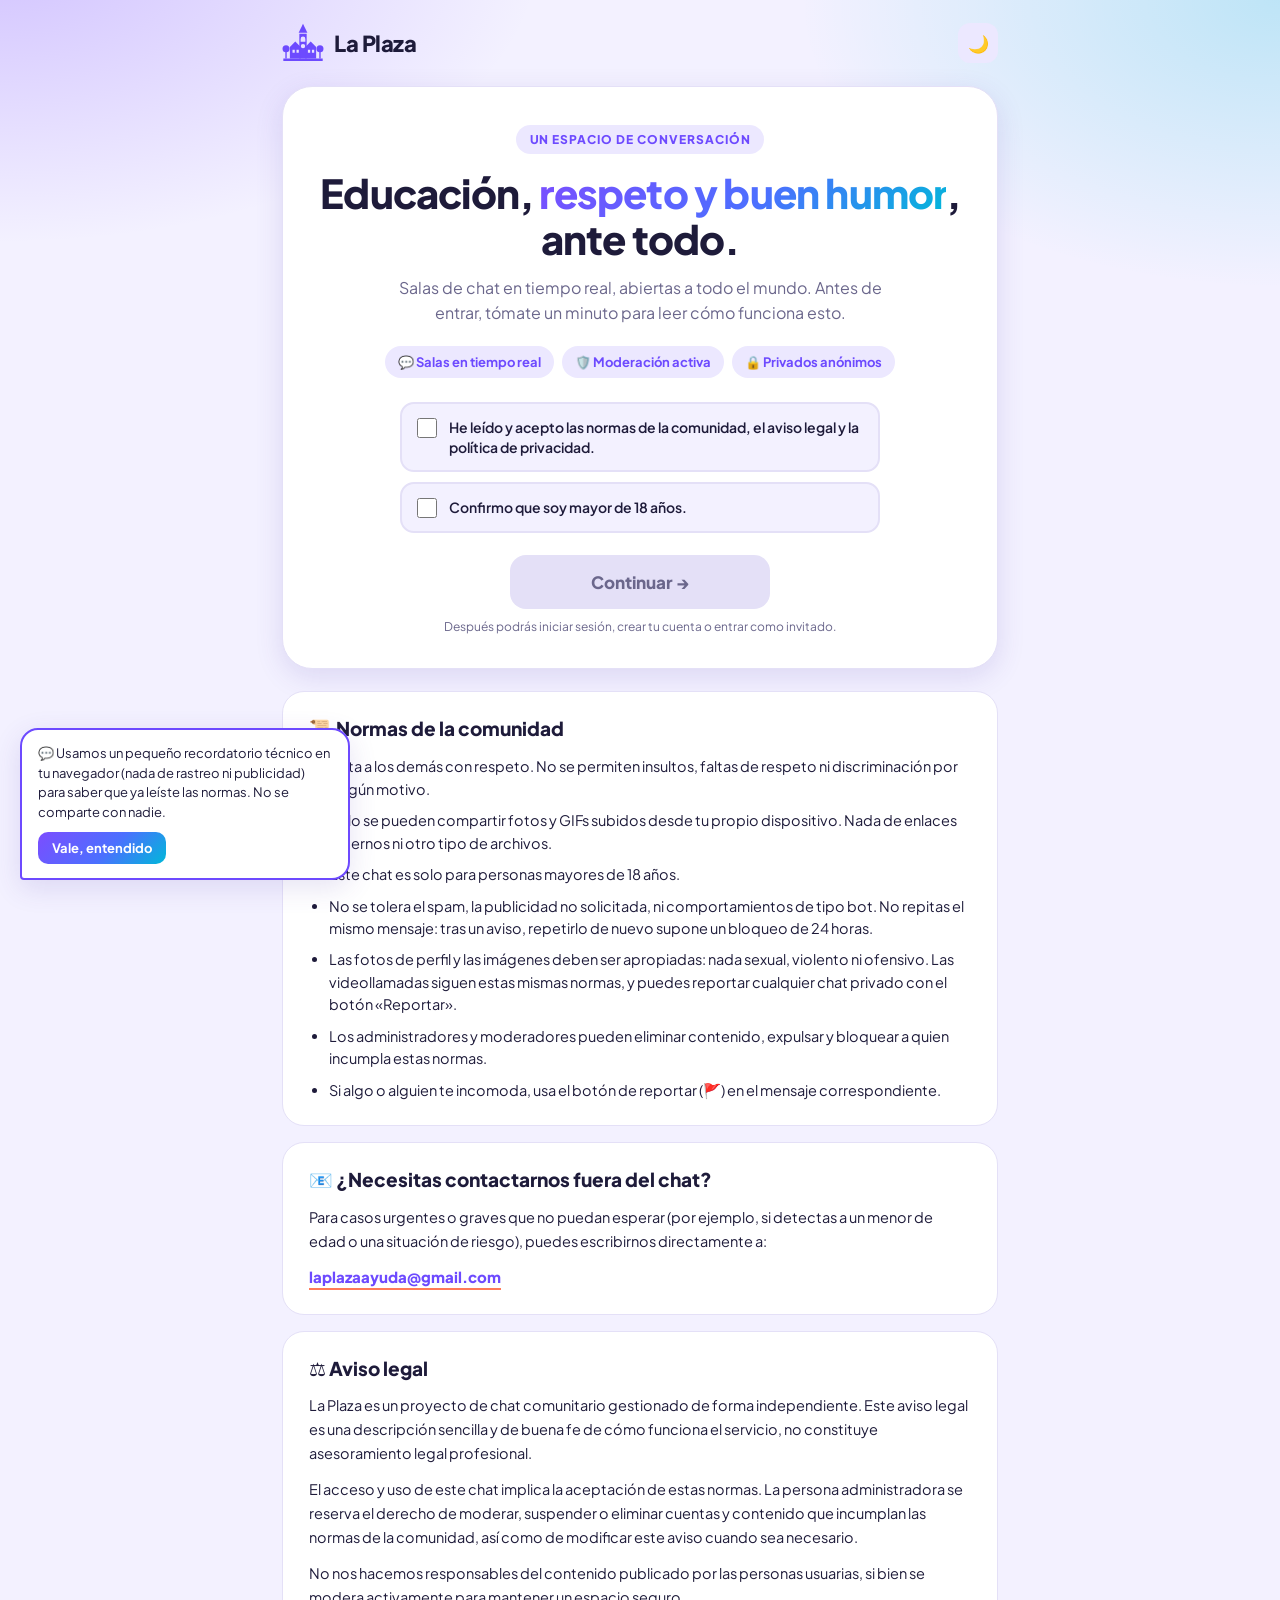
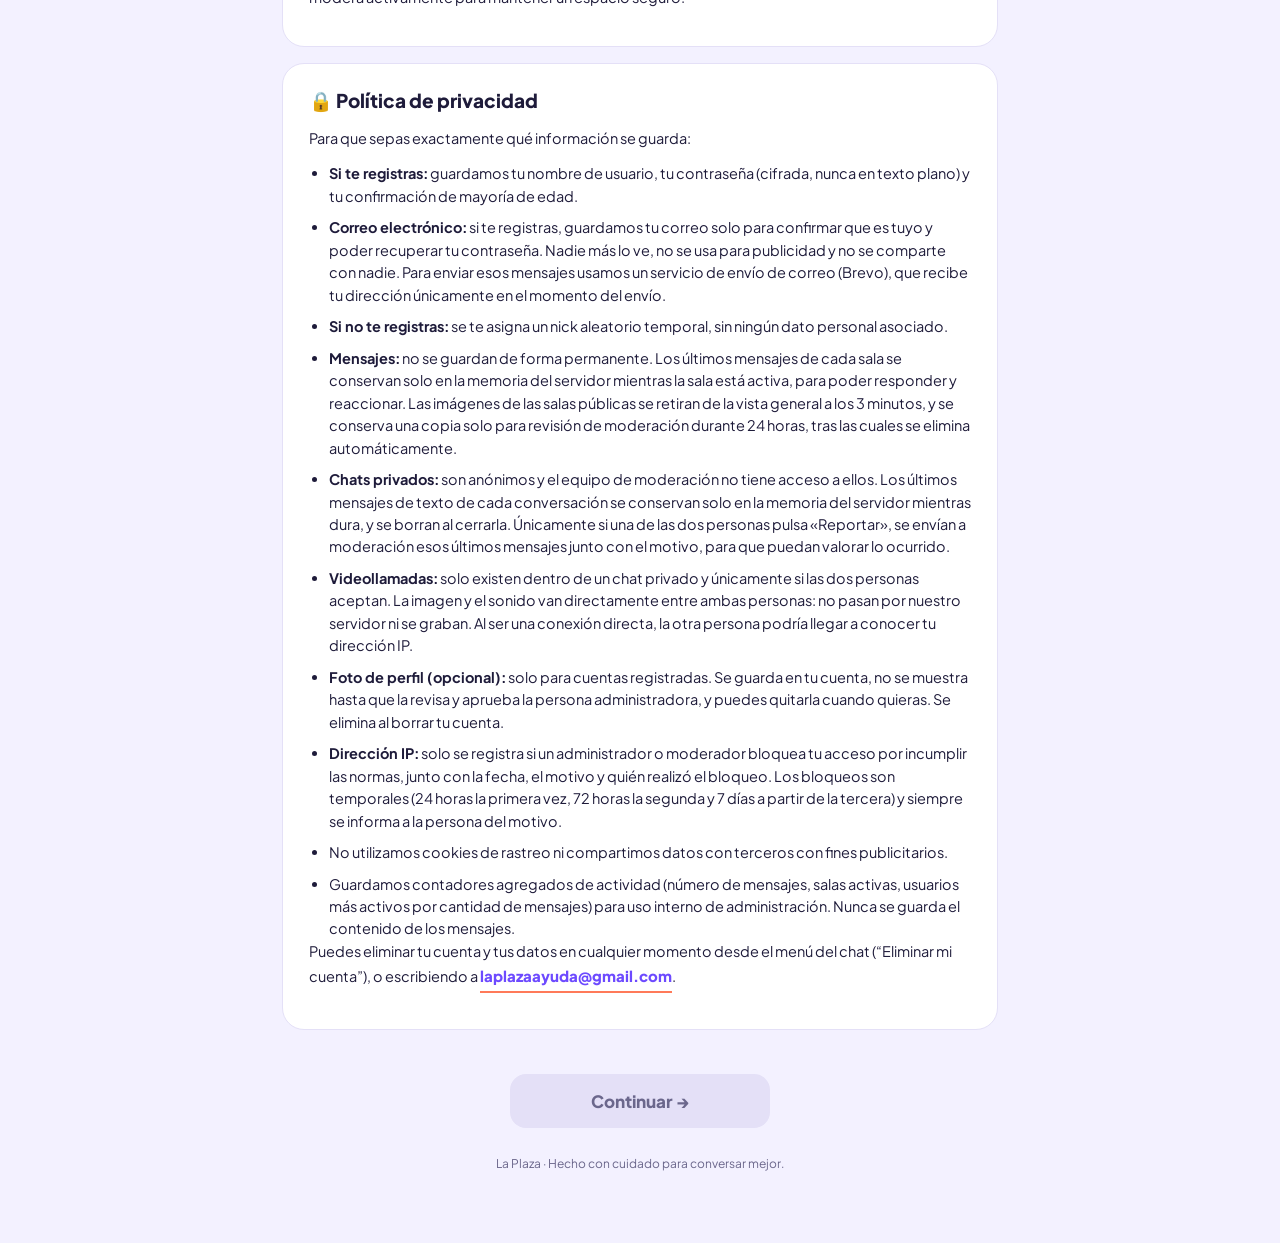
==== public/index.html @ d054d1da "Add files via upload" ====
<!DOCTYPE html>
<html lang="es">
<head>
<meta charset="UTF-8">
<meta name="viewport" content="width=device-width, initial-scale=1.0">
<title>La Plaza · Chat en español sobre educación, respeto y buen humor</title>
<meta name="description" content="La Plaza es un chat en español en tiempo real: salas abiertas, moderación activa y buen ambiente. Regístrate o entra como invitado y participa con respeto y buen humor.">
<meta name="robots" content="index, follow">
<link rel="canonical" href="https://chat-educativo-qgub.onrender.com/">

<link rel="icon" href="/favicon.svg" type="image/svg+xml">
<meta name="theme-color" content="#6D4AFF">

<!-- Open Graph (como se ve al compartir en WhatsApp, Facebook, etc.) -->
<meta property="og:type" content="website">
<meta property="og:site_name" content="La Plaza">
<meta property="og:title" content="La Plaza · Chat en español sobre educación, respeto y buen humor">
<meta property="og:description" content="Salas de chat en tiempo real, con moderación activa. Educación, respeto y buen humor, ante todo.">
<meta property="og:url" content="https://chat-educativo-qgub.onrender.com/">
<meta property="og:image" content="https://chat-educativo-qgub.onrender.com/og-image.png">
<meta property="og:image:width" content="1200">
<meta property="og:image:height" content="630">
<meta property="og:locale" content="es_ES">

<!-- Twitter / X -->
<meta name="twitter:card" content="summary_large_image">
<meta name="twitter:title" content="La Plaza · Chat en español">
<meta name="twitter:description" content="Salas de chat en tiempo real. Educación, respeto y buen humor, ante todo.">
<meta name="twitter:image" content="https://chat-educativo-qgub.onrender.com/og-image.png">

<script type="application/ld+json">
{
  "@context": "https://schema.org",
  "@type": "WebSite",
  "name": "La Plaza",
  "url": "https://chat-educativo-qgub.onrender.com/",
  "description": "Chat en español en tiempo real, con salas abiertas y moderación activa.",
  "inLanguage": "es"
}
</script>

<link rel="stylesheet" href="style.css">
<script>
  if (localStorage.getItem('tema') === 'oscuro') document.documentElement.setAttribute('data-tema', 'oscuro');
</script>
</head>
<body class="landing-body">
  <div class="landing">
    <header class="landing-cabecera">
      <div class="marca">
        <svg class="marca-icono marca-icono-portada" viewBox="0 0 48 48" fill="currentColor" fill-rule="evenodd" aria-hidden="true"><path d="M1.5 41.6h45v3H1.5z"/><path d="M24 2l5 10.2H19z"/><path d="M19.8 13.4h8.4v28.2h-8.4zM24 16.6a2.7 2.7 0 0 0-2.7 2.7v3.4h5.4v-3.4a2.7 2.7 0 0 0-2.7-2.7zM24 25a2.5 2.5 0 1 0 0 5 2.5 2.5 0 0 0 0-5z"/><path d="M9 28.6l6.2-6.2 6.2 6.2v13H9zM12 31.6h2.6v3.4H12zM16.6 31.6h2.6v3.4h-2.6z"/><path d="M26.6 28.6l6.2-6.2 6.2 6.2v13H26.6zM29.6 31.6h2.6v3.4h-2.6zM34.2 31.6h2.6v3.4h-2.6z"/><circle cx="4.6" cy="30.5" r="4"/><path d="M3.8 33h1.6v8.6H3.8z"/><circle cx="43.4" cy="30.5" r="4"/><path d="M42.6 33h1.6v8.6h-1.6z"/></svg>
        <h1>La Plaza</h1>
      </div>
      <button type="button" id="btnTema" class="btn-icono" title="Cambiar tema">🌙</button>
    </header>

    <section class="landing-hero">
      <p class="landing-eyebrow">Un espacio de conversación</p>
      <h2>Educación, <em>respeto y buen humor</em>, ante todo.</h2>
      <p class="landing-subtexto">Salas de chat en tiempo real, abiertas a todo el mundo. Antes de entrar, tómate un minuto para leer cómo funciona esto.</p>
      <div class="landing-chips">
        <span class="chip">💬 Salas en tiempo real</span>
        <span class="chip">🛡️ Moderación activa</span>
        <span class="chip">🔒 Privados anónimos</span>
      </div>
      <label class="landing-checkbox">
        <input type="checkbox" id="aceptoNormas">
        <span>He leído y acepto las normas de la comunidad, el aviso legal y la política de privacidad.</span>
      </label>
      <label class="landing-checkbox">
        <input type="checkbox" id="soyMayor">
        <span>Confirmo que soy mayor de 18 años.</span>
      </label>
      <button type="button" class="landing-btn-entrar btn-entrar-condicional" disabled>Continuar →</button>
      <p class="landing-pista">Después podrás iniciar sesión, crear tu cuenta o entrar como invitado.</p>
    </section>

    <section class="landing-seccion">
      <h3>📜 Normas de la comunidad</h3>
      <ul class="landing-lista">
        <li>Trata a los demás con respeto. No se permiten insultos, faltas de respeto ni discriminación por ningún motivo.</li>
        <li>Solo se pueden compartir fotos y GIFs subidos desde tu propio dispositivo. Nada de enlaces externos ni otro tipo de archivos.</li>
        <li>Este chat es solo para personas mayores de 18 años.</li>
        <li>No se tolera el spam, la publicidad no solicitada, ni comportamientos de tipo bot. No repitas el mismo mensaje: tras un aviso, repetirlo de nuevo supone un bloqueo de 24 horas.</li>
        <li>Las fotos de perfil y las imágenes deben ser apropiadas: nada sexual, violento ni ofensivo. Las videollamadas siguen estas mismas normas, y puedes reportar cualquier chat privado con el botón «Reportar».</li>
        <li>Los administradores y moderadores pueden eliminar contenido, expulsar y bloquear a quien incumpla estas normas.</li>
        <li>Si algo o alguien te incomoda, usa el botón de reportar (🚩) en el mensaje correspondiente.</li>
      </ul>
    </section>

    <section class="landing-seccion landing-contacto">
      <h3>📧 ¿Necesitas contactarnos fuera del chat?</h3>
      <p>Para casos urgentes o graves que no puedan esperar (por ejemplo, si detectas a un menor de edad o una situación de riesgo), puedes escribirnos directamente a:</p>
      <a href="mailto:laplazaayuda@gmail.com" class="landing-email">laplazaayuda@gmail.com</a>
    </section>

    <section class="landing-seccion">
      <h3>⚖️ Aviso legal</h3>
      <p>La Plaza es un proyecto de chat comunitario gestionado de forma independiente. Este aviso legal es una descripción sencilla y de buena fe de cómo funciona el servicio, no constituye asesoramiento legal profesional.</p>
      <p>El acceso y uso de este chat implica la aceptación de estas normas. La persona administradora se reserva el derecho de moderar, suspender o eliminar cuentas y contenido que incumplan las normas de la comunidad, así como de modificar este aviso cuando sea necesario.</p>
      <p>No nos hacemos responsables del contenido publicado por las personas usuarias, si bien se modera activamente para mantener un espacio seguro.</p>
    </section>

    <section class="landing-seccion">
      <h3>🔒 Política de privacidad</h3>
      <p>Para que sepas exactamente qué información se guarda:</p>
      <ul class="landing-lista">
        <li><strong>Si te registras:</strong> guardamos tu nombre de usuario, tu contraseña (cifrada, nunca en texto plano) y tu confirmación de mayoría de edad.</li>
        <li><strong>Correo electrónico:</strong> si te registras, guardamos tu correo solo para confirmar que es tuyo y poder recuperar tu contraseña. Nadie más lo ve, no se usa para publicidad y no se comparte con nadie. Para enviar esos mensajes usamos un servicio de envío de correo (Brevo), que recibe tu dirección únicamente en el momento del envío.</li>
        <li><strong>Si no te registras:</strong> se te asigna un nick aleatorio temporal, sin ningún dato personal asociado.</li>
        <li><strong>Mensajes:</strong> no se guardan de forma permanente. Los últimos mensajes de cada sala se conservan solo en la memoria del servidor mientras la sala está activa, para poder responder y reaccionar. Las imágenes de las salas públicas se retiran de la vista general a los 3 minutos, y se conserva una copia solo para revisión de moderación durante 24 horas, tras las cuales se elimina automáticamente.</li>
        <li><strong>Chats privados:</strong> son anónimos y el equipo de moderación no tiene acceso a ellos. Los últimos mensajes de texto de cada conversación se conservan solo en la memoria del servidor mientras dura, y se borran al cerrarla. Únicamente si una de las dos personas pulsa «Reportar», se envían a moderación esos últimos mensajes junto con el motivo, para que puedan valorar lo ocurrido.</li>
        <li><strong>Videollamadas:</strong> solo existen dentro de un chat privado y únicamente si las dos personas aceptan. La imagen y el sonido van directamente entre ambas personas: no pasan por nuestro servidor ni se graban. Al ser una conexión directa, la otra persona podría llegar a conocer tu dirección IP.</li>
        <li><strong>Foto de perfil (opcional):</strong> solo para cuentas registradas. Se guarda en tu cuenta, no se muestra hasta que la revisa y aprueba la persona administradora, y puedes quitarla cuando quieras. Se elimina al borrar tu cuenta.</li>
        <li><strong>Dirección IP:</strong> solo se registra si un administrador o moderador bloquea tu acceso por incumplir las normas, junto con la fecha, el motivo y quién realizó el bloqueo. Los bloqueos son temporales (24 horas la primera vez, 72 horas la segunda y 7 días a partir de la tercera) y siempre se informa a la persona del motivo.</li>
        <li>No utilizamos cookies de rastreo ni compartimos datos con terceros con fines publicitarios.</li>
        <li>Guardamos contadores agregados de actividad (número de mensajes, salas activas, usuarios más activos por cantidad de mensajes) para uso interno de administración. Nunca se guarda el contenido de los mensajes.</li>
      </ul>
      <p>Puedes eliminar tu cuenta y tus datos en cualquier momento desde el menú del chat (“Eliminar mi cuenta”), o escribiendo a <a href="mailto:laplazaayuda@gmail.com" class="landing-email">laplazaayuda@gmail.com</a>.</p>
    </section>

    <footer class="landing-footer">
      <button type="button" class="landing-btn-entrar landing-btn-footer btn-entrar-condicional" disabled>Continuar →</button>
      <p class="landing-copy">La Plaza · Hecho con cuidado para conversar mejor.</p>
    </footer>
  </div>

  <div id="bocadilloAviso" class="bocadillo-aviso oculto">
    <p>💬 Usamos un pequeño recordatorio técnico en tu navegador (nada de rastreo ni publicidad) para saber que ya leíste las normas. No se comparte con nadie.</p>
    <button type="button" id="btnCerrarBocadillo">Vale, entendido</button>
  </div>

  <script>
    const casillaNormas = document.getElementById('aceptoNormas');
    const casillaMayor = document.getElementById('soyMayor');

    const btnTema = document.getElementById('btnTema');
    function actualizarIconoTemaLanding() {
      btnTema.textContent = document.documentElement.getAttribute('data-tema') === 'oscuro' ? '☀️' : '🌙';
    }
    actualizarIconoTemaLanding();
    btnTema.addEventListener('click', () => {
      const esOscuroAhora = document.documentElement.getAttribute('data-tema') === 'oscuro';
      if (esOscuroAhora) {
        document.documentElement.removeAttribute('data-tema');
        localStorage.setItem('tema', 'claro');
      } else {
        document.documentElement.setAttribute('data-tema', 'oscuro');
        localStorage.setItem('tema', 'oscuro');
      }
      actualizarIconoTemaLanding();
    });
    const botonesEntrar = document.querySelectorAll('.btn-entrar-condicional');
    function actualizarBotones() {
      const listo = casillaNormas.checked && casillaMayor.checked;
      botonesEntrar.forEach(b => { b.disabled = !listo; });
    }
    casillaNormas.addEventListener('change', actualizarBotones);
    casillaMayor.addEventListener('change', actualizarBotones);
    actualizarBotones();
    botonesEntrar.forEach(b => b.addEventListener('click', () => {
      if (!b.disabled) {
        sessionStorage.setItem('normasAceptadas', '1');
        sessionStorage.setItem('mayorEdad', '1');
        window.location.href = '/chat.html';
      }
    }));

    const bocadillo = document.getElementById('bocadilloAviso');
    if (!localStorage.getItem('avisoStorageVisto')) {
      bocadillo.classList.remove('oculto');
    }
    document.getElementById('btnCerrarBocadillo').addEventListener('click', () => {
      localStorage.setItem('avisoStorageVisto', '1');
      bocadillo.classList.add('oculto');
    });
  </script>
</body>
</html>
---- public/style.css ----
@import url('https://fonts.googleapis.com/css2?family=Plus+Jakarta+Sans:wght@400;500;600;700;800&display=swap');

/* ================== VARIABLES ================== */
:root {
  --fondo: #F3F1FF;
  --fondo-chat: #F8F7FF;
  --fondo-barra: #FFFFFF;
  --panel: #FFFFFF;
  --tinta: #1E1B3A;
  --tinta-suave: #6B678C;
  --pri: #6D4AFF;
  --pri-claro: #ECE8FF;
  --acento: #FF7A59;
  --borde: #E4E0F7;
  --peligro: #E5484D;
  --ok: #16A34A;
  --degradado: linear-gradient(135deg, #7C4DFF 0%, #4C6FFF 55%, #00B8D9 100%);
  --degradado-calido: linear-gradient(135deg, #FF8A5B, #FF4F8B);
  --sombra: 0 8px 28px rgba(80, 60, 170, 0.14);
}

:root[data-tema="oscuro"] {
  --fondo: #12101F;
  --fondo-chat: #17142B;
  --fondo-barra: #1B1832;
  --panel: #221E3D;
  --tinta: #F1EEFF;
  --tinta-suave: #A29CC9;
  --pri: #A58BFF;
  --pri-claro: #2E2858;
  --borde: #332E57;
  --sombra: 0 8px 28px rgba(0, 0, 0, 0.45);
}

/* ================== BASE ================== */
* { box-sizing: border-box; }
html, body { height: 100%; }
body {
  margin: 0;
  font-family: 'Plus Jakarta Sans', system-ui, -apple-system, 'Segoe UI', sans-serif;
  background: var(--fondo);
  color: var(--tinta);
  overflow: hidden;
  -webkit-font-smoothing: antialiased;
}
button, input, textarea { font-family: inherit; }
.oculto { display: none !important; }

/* Vistas del chat: pantalla de acceso o chat */
body[data-vista="acceso"] .app,
body[data-vista="chat"] .acceso { display: none; }

/* ================== BOTONES ================== */
.btn {
  display: inline-flex;
  align-items: center;
  justify-content: center;
  gap: 8px;
  border: 0;
  border-radius: 14px;
  padding: 14px 22px;
  font-size: 15px;
  font-weight: 700;
  cursor: pointer;
  transition: transform 0.15s, box-shadow 0.15s, filter 0.15s, background 0.15s;
}
.btn:hover { transform: translateY(-1px); }
.btn:active { transform: translateY(0); }
.btn:disabled { opacity: 0.5; cursor: not-allowed; transform: none; }
.btn-ancho { width: 100%; }
.btn-primario {
  background: var(--degradado);
  color: #fff;
  box-shadow: 0 8px 20px rgba(92, 80, 255, 0.35);
}
.btn-primario:hover { filter: brightness(1.08); box-shadow: 0 12px 26px rgba(92, 80, 255, 0.45); }
.btn-fantasma { background: transparent; color: var(--tinta); border: 2px solid var(--borde); }
.btn-fantasma:hover { border-color: var(--pri); color: var(--pri); }

.btn-icono {
  width: 40px;
  height: 40px;
  border: 0;
  border-radius: 12px;
  background: var(--pri-claro);
  color: var(--pri);
  font-size: 17px;
  cursor: pointer;
  display: grid;
  place-items: center;
  transition: background 0.15s, transform 0.15s;
}
.btn-icono:hover { transform: translateY(-1px); }
.enlace {
  background: none;
  border: 0;
  padding: 0;
  color: var(--pri);
  font-weight: 700;
  font-size: inherit;
  cursor: pointer;
  text-decoration: underline;
}

/* ================== MARCA ================== */
.marca { display: flex; align-items: center; gap: 10px; }
.marca-punto {
  width: 12px; height: 12px; border-radius: 50%;
  background: var(--acento);
  box-shadow: 0 0 0 4px rgba(255, 122, 89, 0.25);
}
.marca h1 { font-size: 22px; font-weight: 800; margin: 0; letter-spacing: -0.02em; }

/* ================== PANTALLA DE ACCESO ================== */
.acceso {
  height: 100vh;
  height: 100dvh;
  overflow-y: auto;
  display: flex;
  align-items: center;
  justify-content: center;
  padding: 20px;
  background:
    radial-gradient(900px 520px at 5% -10%, rgba(124, 77, 255, 0.38), transparent 60%),
    radial-gradient(800px 520px at 105% 110%, rgba(0, 184, 217, 0.32), transparent 60%),
    radial-gradient(500px 400px at 100% 0%, rgba(255, 122, 89, 0.18), transparent 60%),
    var(--fondo);
}
.acceso-caja {
  width: 100%;
  max-width: 420px;
  margin: auto;
  background: var(--panel);
  border: 1px solid var(--borde);
  border-radius: 26px;
  padding: 30px 26px 24px;
  box-shadow: var(--sombra);
}
.acceso-logo {
  width: 64px; height: 64px;
  margin: 0 auto 14px;
  border-radius: 20px;
  background: var(--degradado);
  display: grid; place-items: center;
  font-size: 30px;
  box-shadow: 0 10px 24px rgba(92, 80, 255, 0.4);
}
.acceso-caja h2 { text-align: center; font-size: 24px; font-weight: 800; margin: 0 0 6px; letter-spacing: -0.02em; }
.acceso-sub { text-align: center; color: var(--tinta-suave); font-size: 14px; line-height: 1.5; margin: 0 0 20px; }

.segmentado {
  display: grid;
  grid-template-columns: 1fr 1fr;
  gap: 4px;
  background: var(--pri-claro);
  border-radius: 14px;
  padding: 4px;
}
.segmentado button {
  border: 0;
  background: transparent;
  padding: 11px;
  border-radius: 11px;
  font-size: 14px;
  font-weight: 700;
  color: var(--tinta-suave);
  cursor: pointer;
  transition: background 0.15s, color 0.15s;
}
.segmentado button.activo { background: var(--panel); color: var(--pri); box-shadow: 0 2px 8px rgba(80, 60, 170, 0.18); }

.campo { display: flex; flex-direction: column; gap: 6px; margin-top: 14px; }
.campo label { font-size: 13px; font-weight: 700; color: var(--tinta-suave); }
.campo input {
  width: 100%;
  padding: 13px 14px;
  border-radius: 12px;
  border: 2px solid var(--borde);
  background: var(--fondo);
  color: var(--tinta);
  font-size: 16px;
  outline: none;
  transition: border-color 0.15s, box-shadow 0.15s;
}
.campo input:focus { border-color: var(--pri); box-shadow: 0 0 0 4px rgba(109, 74, 255, 0.15); }
.campo-clave { position: relative; }
.campo-clave input { padding-right: 46px; }
.ver-clave {
  position: absolute; right: 6px; top: 50%; transform: translateY(-50%);
  border: 0; background: transparent; font-size: 18px; cursor: pointer; padding: 6px 8px;
}
.ayuda { font-size: 12px; line-height: 1.5; color: var(--tinta-suave); margin: 10px 0 0; }
.aviso-acceso { min-height: 20px; margin: 10px 0 12px; font-size: 13px; font-weight: 700; color: var(--peligro); }
.aviso-recuperar { font-size: 12px; color: var(--tinta-suave); text-align: center; margin: 12px 0 0; }
.separador { display: flex; align-items: center; gap: 12px; margin: 18px 0; color: var(--tinta-suave); font-size: 13px; }
.separador::before, .separador::after { content: ''; flex: 1; height: 1px; background: var(--borde); }
.acceso-pie { text-align: center; font-size: 12px; color: var(--tinta-suave); margin: 16px 0 0; }
.estado-conexion::before {
  content: ''; display: inline-block; width: 8px; height: 8px; border-radius: 50%;
  background: #F59E0B; margin-right: 6px; vertical-align: middle;
}
.estado-conexion.ok::before { background: #22C55E; }

/* ================== CABECERA DEL CHAT ================== */
.app { height: 100vh; height: 100dvh; display: flex; flex-direction: column; position: relative; }
.cabecera {
  position: relative;
  z-index: 30;
  display: flex;
  justify-content: space-between;
  align-items: center;
  gap: 10px;
  padding: 10px 18px;
  padding-top: max(10px, env(safe-area-inset-top));
  background: var(--degradado);
  color: #fff;
  box-shadow: 0 4px 18px rgba(80, 60, 200, 0.3);
}
.cab-izq { display: flex; align-items: center; gap: 10px; }
.marca-icono { width: 30px; height: 30px; flex-shrink: 0; }
.cabecera .marca-icono { color: #fff; filter: drop-shadow(0 2px 4px rgba(0, 0, 0, 0.18)); }
.cabecera-derecha { display: flex; align-items: center; gap: 8px; }
.cabecera .btn-icono { background: rgba(255, 255, 255, 0.2); color: #fff; }
.cabecera .btn-icono:hover { background: rgba(255, 255, 255, 0.32); }
.btn-menu-movil { display: none !important; }

.estado {
  display: flex; align-items: center; gap: 8px;
  background: rgba(255, 255, 255, 0.2);
  padding: 8px 14px;
  border-radius: 999px;
  font-size: 13px;
  font-weight: 700;
  white-space: nowrap;
}
.estado-punto { width: 9px; height: 9px; border-radius: 50%; background: #7CFFB2; animation: latido 2s infinite; }
@keyframes latido {
  0%, 100% { box-shadow: 0 0 0 0 rgba(124, 255, 178, 0.6); }
  50% { box-shadow: 0 0 0 6px rgba(124, 255, 178, 0); }
}

.usuario-envoltorio { position: relative; }
.chip-usuario {
  display: flex; align-items: center; gap: 8px;
  background: rgba(255, 255, 255, 0.2);
  border: 0; color: #fff;
  padding: 4px 12px 4px 4px;
  border-radius: 999px;
  font-weight: 700; font-size: 14px;
  cursor: pointer;
}
.chip-usuario:hover { background: rgba(255, 255, 255, 0.32); }
.chip-nick { max-width: 120px; overflow: hidden; text-overflow: ellipsis; white-space: nowrap; }
.chip-flecha { font-size: 11px; opacity: 0.8; }
.avatar {
  width: 32px; height: 32px; border-radius: 50%;
  display: grid; place-items: center;
  color: #fff; font-weight: 800; font-size: 14px;
  flex-shrink: 0;
  background: var(--pri);
}
.avatar-grande { width: 44px; height: 44px; font-size: 18px; }

.menu-usuario {
  position: absolute; top: calc(100% + 10px); right: 0;
  width: 270px;
  background: var(--panel); color: var(--tinta);
  border: 1px solid var(--borde);
  border-radius: 18px;
  box-shadow: var(--sombra);
  padding: 8px;
  z-index: 50;
}
.menu-cab { display: flex; align-items: center; gap: 12px; padding: 10px 10px 12px; border-bottom: 1px solid var(--borde); margin-bottom: 6px; }
.menu-cab strong { display: block; font-size: 15px; word-break: break-all; }
.etiqueta-rol { font-size: 12px; font-weight: 800; color: var(--acento); }
#textoConectadoComo { font-size: 12px; color: var(--tinta-suave); margin: 2px 0 0; }
.menu-item {
  display: flex; align-items: center; gap: 10px;
  width: 100%;
  border: 0; background: transparent;
  padding: 11px 12px;
  border-radius: 11px;
  font-size: 14px; font-weight: 600;
  color: var(--tinta);
  text-align: left;
  cursor: pointer;
}
.menu-item:hover { background: var(--pri-claro); }
.menu-item-peligro { color: var(--peligro); }
.solo-staff { display: none !important; }
body.es-staff .solo-staff { display: flex !important; }

/* ================== CUERPO DEL CHAT ================== */
.cuerpo { flex: 1; display: flex; gap: 14px; padding: 14px; min-height: 0; }

.barra-salas, .barra-conectados {
  flex-shrink: 0;
  background: var(--fondo-barra);
  border: 1px solid var(--borde);
  border-radius: 20px;
  box-shadow: var(--sombra);
  padding: 14px;
  display: flex;
  flex-direction: column;
  gap: 10px;
  overflow-y: auto;
  overflow-x: hidden;
}
.barra-salas { width: 260px; }
.barra-conectados { width: 220px; }

.barra-salas-cab { display: flex; justify-content: space-between; align-items: center; cursor: pointer; user-select: none; }
.barra-salas-cab p, .conectados-cab p {
  font-size: 12px; font-weight: 800; color: var(--tinta-suave);
  margin: 0; text-transform: uppercase; letter-spacing: 0.06em;
}
.flecha-desplegable { font-size: 12px; color: var(--tinta-suave); }
.conectados-cab { display: flex; justify-content: space-between; align-items: center; }
.badge-contador { background: var(--degradado); color: #fff; font-size: 12px; font-weight: 800; border-radius: 999px; padding: 3px 10px; }

.lista-salas { display: flex; flex-direction: column; gap: 8px; }
.lista-salas.plegada, .lista-usuarios-admin.plegada { display: none; }
.item-sala {
  --c: var(--pri);
  display: flex; align-items: center; gap: 8px;
  background: var(--panel);
  border: 1px solid var(--borde);
  border-left: 5px solid var(--c);
  border-radius: 14px;
  padding: 9px 10px;
  font-size: 14px; font-weight: 600;
}
.item-sala > span { flex: 1; min-width: 0; overflow: hidden; text-overflow: ellipsis; white-space: nowrap; }
.item-sala.activa { background: var(--pri-claro); border-color: var(--c); }
.item-sala small { color: var(--tinta-suave); font-weight: 500; }
.item-sala button {
  border: 0; background: var(--degradado); color: #fff;
  border-radius: 10px; padding: 7px 12px;
  font-size: 12px; font-weight: 700; cursor: pointer;
}
.item-sala button:hover { filter: brightness(1.1); }
.item-sala .btn-borrar-sala { background: transparent; color: var(--tinta-suave); padding: 6px; }
.item-sala .btn-borrar-sala:hover { color: var(--peligro); }

.form-crear-sala { display: flex; gap: 8px; width: 100%; }
.form-crear-sala input {
  flex: 1; min-width: 0;
  padding: 11px 12px;
  border-radius: 12px;
  border: 2px solid var(--borde);
  background: var(--fondo);
  color: var(--tinta);
  font-size: 16px;
  outline: none;
}
.form-crear-sala input:focus { border-color: var(--pri); }
.form-crear-sala button {
  flex-shrink: 0; border: 0;
  background: var(--degradado-calido); color: #fff;
  border-radius: 12px; padding: 0 16px;
  font-size: 20px; font-weight: 800; cursor: pointer;
  box-shadow: 0 6px 14px rgba(255, 90, 120, 0.35);
}

/* Lista de conectados */
.lista-conectados { display: flex; flex-direction: column; gap: 6px; }
.item-conectado {
  display: flex; align-items: center; gap: 8px;
  background: var(--panel);
  border: 1px solid var(--borde);
  border-radius: 12px;
  padding: 8px 10px;
  font-size: 14px; font-weight: 600;
  cursor: pointer;
}
.item-conectado:hover { border-color: var(--pri); background: var(--pri-claro); }
.punto-conexion { width: 9px; height: 9px; border-radius: 50%; flex-shrink: 0; }
.punto-conexion.online { background: #22C55E; }
.punto-conexion.offline { background: var(--peligro); }

/* ================== ZONA DE MENSAJES ================== */
.zona-chat {
  flex: 1; min-width: 0;
  display: flex; flex-direction: column;
  background: var(--panel);
  border: 1px solid var(--borde);
  border-radius: 20px;
  box-shadow: var(--sombra);
  overflow: hidden;
}
.pestañas {
  display: flex; gap: 8px;
  padding: 12px 16px;
  overflow-x: auto;
  border-bottom: 1px solid var(--borde);
  flex-shrink: 0;
}
.pestañas:empty { display: none; }
.pestaña {
  --c: var(--pri);
  border: 2px solid var(--c);
  background: transparent;
  color: var(--c);
  border-radius: 999px;
  padding: 7px 15px;
  font-size: 13px; font-weight: 700;
  white-space: nowrap;
  cursor: pointer;
  transition: transform 0.15s;
}
.pestaña:hover { transform: translateY(-1px); }
.pestaña.activa { background: var(--c); color: #fff; box-shadow: 0 6px 14px rgba(0, 0, 0, 0.18); }

.chat {
  flex: 1;
  overflow-y: auto;
  padding: 18px 20px;
  display: flex; flex-direction: column; gap: 10px;
  background: var(--fondo-chat);
}
.chat:empty { align-items: center; justify-content: center; }
.chat:empty::before {
  content: '👋 Elige una sala o crea la tuya para empezar a conversar';
  max-width: 280px; text-align: center;
  color: var(--tinta-suave); font-size: 15px; font-weight: 600; line-height: 1.5;
}

.mensaje {
  position: relative;
  max-width: 72%;
  padding: 10px 14px;
  border-radius: 18px 18px 18px 6px;
  background: var(--panel);
  border: 1px solid var(--borde);
  align-self: flex-start;
  box-shadow: 0 2px 6px rgba(80, 60, 170, 0.06);
}
.mensaje.propio {
  align-self: flex-end;
  border-radius: 18px 18px 6px 18px;
  background: var(--degradado);
  border-color: transparent;
  color: #fff;
  box-shadow: 0 6px 16px rgba(92, 80, 255, 0.3);
}
.mensaje .nick { font-weight: 800; font-size: 13px; margin-bottom: 3px; }
.mensaje.propio .nick { color: rgba(255, 255, 255, 0.92) !important; }
.mensaje .texto { font-size: 15px; line-height: 1.45; word-wrap: break-word; overflow-wrap: anywhere; }
.mensaje .hora { font-size: 11px; color: var(--tinta-suave); margin-top: 4px; }
.mensaje.propio .hora { color: rgba(255, 255, 255, 0.75); }
.mensaje.propio .imagen-eliminada { color: rgba(255, 255, 255, 0.8); }
.mensaje img.imagen-chat { max-width: 240px; max-height: 240px; border-radius: 12px; display: block; margin-top: 4px; }
.imagen-eliminada { font-size: 12px; color: var(--tinta-suave); font-style: italic; margin: 4px 0 0; }
.mensaje-silenciado { opacity: 0.7; }

.btn-reportar {
  position: absolute; top: 6px; right: 8px;
  background: transparent; border: 0;
  font-size: 12px; opacity: 0.35; cursor: pointer;
}
.btn-reportar:hover { opacity: 1; }
.btn-eliminar-msg { right: 30px; }

.sistema {
  align-self: center;
  font-size: 12px; font-weight: 600;
  color: var(--tinta-suave);
  background: var(--pri-claro);
  padding: 4px 12px;
  border-radius: 999px;
}

.mencion { background: var(--pri-claro); color: var(--pri); font-weight: 800; padding: 1px 6px; border-radius: 6px; }
.mensaje.propio .mencion { background: rgba(255, 255, 255, 0.25); color: #fff; }
.mencion-propia { background: var(--acento) !important; color: #fff !important; }

.escribiendo-aviso {
  min-height: 22px;
  padding: 4px 20px 0;
  margin: 0;
  font-size: 12px; font-weight: 600; font-style: italic;
  color: var(--pri);
  background: var(--panel);
}
.escribiendo-aviso:not(:empty)::before { content: '✏️ '; }

.bocadillo-escribiendo {
  display: inline-flex; align-items: center; gap: 2px;
  margin-left: 6px; padding: 4px 8px;
  background: var(--pri-claro); border-radius: 10px;
}
.bocadillo-escribiendo span { width: 4px; height: 4px; border-radius: 50%; background: var(--pri); animation: parpadeoPunto 1.2s infinite ease-in-out; }
.bocadillo-escribiendo span:nth-child(2) { animation-delay: 0.2s; }
.bocadillo-escribiendo span:nth-child(3) { animation-delay: 0.4s; }
@keyframes parpadeoPunto {
  0%, 60%, 100% { opacity: 0.25; transform: translateY(0); }
  30% { opacity: 1; transform: translateY(-2px); }
}

/* ================== COMPOSITOR ================== */
.compositor-envoltorio { position: relative; background: var(--panel); }
.compositor {
  display: flex; align-items: center; gap: 8px;
  padding: 10px 14px 14px;
  padding-bottom: max(14px, env(safe-area-inset-bottom));
}
.compositor input[type="text"] {
  flex: 1; min-width: 0;
  padding: 13px 18px;
  border-radius: 999px;
  border: 2px solid var(--borde);
  background: var(--fondo);
  color: var(--tinta);
  font-size: 16px;
  outline: none;
  transition: border-color 0.15s, box-shadow 0.15s;
}
.compositor input[type="text"]:focus { border-color: var(--pri); box-shadow: 0 0 0 4px rgba(109, 74, 255, 0.15); }
.btn-camara {
  flex-shrink: 0;
  width: 46px; height: 46px;
  border: 0; border-radius: 50%;
  background: var(--pri-claro);
  font-size: 21px; line-height: 1;
  cursor: pointer;
  display: grid; place-items: center;
  transition: transform 0.15s, background 0.15s;
}
.btn-camara:hover { transform: scale(1.08); background: var(--borde); }
.btn-enviar {
  flex-shrink: 0;
  border: 0; border-radius: 999px;
  padding: 0 22px; height: 46px;
  background: var(--degradado); color: #fff;
  font-size: 15px; font-weight: 800;
  cursor: pointer;
  box-shadow: 0 8px 18px rgba(92, 80, 255, 0.38);
  transition: transform 0.15s, filter 0.15s;
}
.btn-enviar:hover { transform: translateY(-1px); filter: brightness(1.08); }

.panel-emoji {
  position: absolute; bottom: 100%; left: 14px; margin-bottom: 8px;
  width: min(380px, calc(100vw - 28px));
  background: var(--panel);
  border: 1px solid var(--borde);
  border-radius: 16px;
  box-shadow: var(--sombra);
  z-index: 40;
  display: flex; flex-direction: column;
  overflow: hidden;
}
.emoji-tabs { display: flex; gap: 2px; padding: 6px; overflow-x: auto; border-bottom: 1px solid var(--borde); flex-shrink: 0; }
.emoji-tab { flex-shrink: 0; border: 0; background: transparent; font-size: 20px; padding: 6px 9px; border-radius: 10px; cursor: pointer; opacity: 0.65; }
.emoji-tab:hover { opacity: 1; background: var(--pri-claro); }
.emoji-tab.activa { opacity: 1; background: var(--pri-claro); box-shadow: inset 0 -3px 0 var(--pri); }
.emoji-rejilla { display: grid; grid-template-columns: repeat(8, 1fr); gap: 2px; padding: 8px; max-height: 240px; overflow-y: auto; }
.emoji-vacio { grid-column: 1 / -1; margin: 18px 6px; text-align: center; font-size: 13px; color: var(--tinta-suave); }
.emoji-item { border: 0; background: transparent; font-size: 24px; line-height: 1.1; padding: 6px 0; border-radius: 10px; cursor: pointer; }
.emoji-item:hover { background: var(--pri-claro); }

/* ================== CHATS PRIVADOS (pestaña arriba + conversación en el centro) ================== */
.pestaña { flex-shrink: 0; position: relative; }
.pestaña-privada { border-style: dashed; }
.pestaña-privada.activa { border-style: solid; }
.pestaña.con-nuevo { animation: pulso-privado 1.4s ease-in-out infinite; }
@keyframes pulso-privado { 50% { box-shadow: 0 0 0 4px rgba(15, 163, 177, 0.28); } }
.pestaña-aviso {
  display: inline-block; margin-left: 6px; min-width: 18px; padding: 1px 5px;
  border-radius: 999px; background: var(--peligro, #e5484d); color: #fff;
  font-size: 11px; line-height: 16px; text-align: center;
}
.barra-privado {
  display: flex; align-items: center; justify-content: space-between; gap: 8px; flex-wrap: wrap;
  padding: 8px 16px; border-bottom: 1px solid var(--borde);
  background: var(--pri-claro); flex-shrink: 0;
}
.barra-privado-titulo { font-size: 13px; font-weight: 800; color: var(--tinta); min-width: 0; overflow-wrap: anywhere; }
.barra-privado-botones { display: flex; gap: 6px; flex-wrap: wrap; }
.btn-barra-privado {
  border: 1px solid var(--borde); background: var(--panel); color: var(--tinta);
  border-radius: 999px; padding: 6px 12px; font-size: 12px; font-weight: 700; cursor: pointer; white-space: nowrap;
}
.btn-barra-privado:hover { filter: brightness(0.96); }
.btn-barra-cerrar:hover { color: var(--peligro, #e5484d); }
.item-sala .btn-fijar-sala { background: transparent; color: var(--tinta-suave); padding: 6px; opacity: 0.55; }
.item-sala .btn-fijar-sala.fijada { opacity: 1; }
.item-sala .btn-fijar-sala:hover { opacity: 1; }
.aviso-silenciado { font-size: 12px; color: var(--tinta-suave); text-align: center; padding: 20px 10px; font-style: italic; }

/* ================== PANEL DE MODERACIÓN (modal) ================== */
.panel-admin { display: flex; flex-direction: column; gap: 12px; padding: 8px 0; }
.panel-admin-subtitulo { font-size: 12px; font-weight: 700; color: var(--tinta-suave); margin: 0 0 6px; }
.panel-admin input {
  width: 100%; padding: 10px 12px;
  border-radius: 10px; border: 2px solid var(--borde);
  background: var(--fondo); color: var(--tinta); font-size: 14px; outline: none;
}
.panel-admin input:focus { border-color: var(--pri); }
.panel-admin button {
  border: 0; background: var(--degradado); color: #fff;
  border-radius: 10px; padding: 10px 14px;
  font-size: 13px; font-weight: 700; cursor: pointer;
}
.form-reset-pass { display: flex; flex-direction: column; gap: 8px; }
.form-reset-pass .form-crear-sala { flex-direction: column; }
.panel-admin .barra-salas-cab { padding: 8px 0 0; border-top: 1px solid var(--borde); }
.lista-usuarios-admin { display: flex; flex-direction: column; gap: 6px; max-height: 200px; overflow-y: auto; }
.fila-usuario-admin {
  display: flex; justify-content: space-between; align-items: center; gap: 8px;
  font-size: 13px; font-weight: 600;
  background: var(--panel); border: 1px solid var(--borde);
  border-radius: 10px; padding: 7px 10px;
}
.fila-usuario-admin button { background: #8B5CF6; padding: 5px 10px; font-size: 11px; border-radius: 8px; }
.panel-admin .btn-banear { background: #B3261E; }
.fila-baneado {
  display: flex; flex-direction: column; gap: 3px;
  font-size: 12px;
  background: var(--panel); border: 1px solid var(--borde);
  border-radius: 10px; padding: 8px 10px;
}
.fila-baneado .detalle-baneo { color: var(--tinta-suave); }
.panel-admin .fila-baneado button { align-self: flex-start; margin-top: 4px; padding: 5px 10px; font-size: 11px; border-radius: 8px; }
.mensaje-apelacion { font-size: 12px; background: var(--pri-claro); border-radius: 8px; padding: 6px 9px; margin: 4px 0 0; }
.mensaje-apelacion span { color: var(--tinta-suave); }
.stat-linea { font-size: 13px; margin: 0 0 4px; }
.stat-linea strong { color: var(--pri); }

/* ================== MODALES ================== */
.modal-fondo {
  position: fixed; inset: 0;
  background: rgba(20, 12, 60, 0.6);
  backdrop-filter: blur(3px);
  display: flex; align-items: center; justify-content: center;
  z-index: 100; padding: 20px;
}
.modal-caja {
  background: var(--fondo);
  border-radius: 24px;
  max-width: 580px; width: 100%;
  max-height: 86vh; max-height: 86dvh;
  display: flex; flex-direction: column;
  overflow: hidden;
  box-shadow: 0 20px 60px rgba(0, 0, 0, 0.35);
}
.modal-cab { display: flex; justify-content: space-between; align-items: center; padding: 16px 22px; background: var(--degradado); color: #fff; flex-shrink: 0; }
.modal-cab h2 { font-size: 19px; font-weight: 800; margin: 0; }
.modal-cerrar { border: 0; background: rgba(255, 255, 255, 0.22); color: #fff; border-radius: 10px; width: 34px; height: 34px; font-size: 15px; cursor: pointer; }
.modal-cuerpo { overflow-y: auto; padding: 6px 22px 14px; }
.modal-cuerpo .landing-seccion { background: transparent; border: 0; border-bottom: 1px solid var(--borde); border-radius: 0; box-shadow: none; padding: 18px 0; margin: 0; }
.modal-cuerpo .landing-seccion h3 { font-size: 16px; }

/* ================== PANTALLA DE USUARIO BLOQUEADO ================== */
.pantalla-baneado { min-height: 100vh; display: flex; align-items: center; justify-content: center; background: var(--fondo); padding: 20px; }
.pantalla-baneado-caja { max-width: 440px; width: 100%; background: var(--panel); border: 1px solid var(--borde); border-radius: 24px; padding: 30px; text-align: center; box-shadow: var(--sombra); }
.pantalla-baneado-caja h2 { font-size: 22px; font-weight: 800; margin: 0 0 12px; }
.pantalla-baneado-caja p { font-size: 14px; color: var(--tinta-suave); line-height: 1.5; margin: 0 0 16px; }
.pantalla-baneado-caja textarea {
  width: 100%; min-height: 96px; padding: 12px;
  border-radius: 12px; border: 2px solid var(--borde);
  background: var(--fondo); color: var(--tinta);
  font-size: 16px; resize: vertical; margin-bottom: 12px;
}
.pantalla-baneado-caja button { width: 100%; border: 0; background: var(--degradado); color: #fff; border-radius: 14px; padding: 14px; font-size: 15px; font-weight: 700; cursor: pointer; }
.pantalla-baneado-caja button:disabled { opacity: 0.5; cursor: not-allowed; }
.aviso-apelacion { font-size: 13px; margin: 10px 0 0; }

/* ================== LANDING ================== */
.landing-body {
  height: auto; min-height: 100%;
  overflow: auto;
  background:
    radial-gradient(900px 480px at 0% -5%, rgba(124, 77, 255, 0.28), transparent 60%),
    radial-gradient(800px 480px at 100% 0%, rgba(0, 184, 217, 0.22), transparent 60%),
    var(--fondo);
  background-attachment: fixed;
}
.landing { max-width: 760px; margin: 0 auto; padding: 0 22px 60px; }
.landing-cabecera { display: flex; justify-content: space-between; align-items: center; padding: 22px 0 8px; }
.landing-hero {
  text-align: center;
  padding: 38px 24px 34px;
  margin: 14px 0 22px;
  background: var(--panel);
  border: 1px solid var(--borde);
  border-radius: 30px;
  box-shadow: var(--sombra);
}
.landing-eyebrow {
  display: inline-block;
  background: var(--pri-claro); color: var(--pri);
  font-size: 12px; font-weight: 800; letter-spacing: 0.08em; text-transform: uppercase;
  padding: 7px 14px; border-radius: 999px; margin: 0 0 16px;
}
.landing-hero h2 { font-size: clamp(27px, 5.5vw, 40px); font-weight: 800; line-height: 1.15; letter-spacing: -0.02em; margin: 0 0 14px; }
.landing-hero h2 em { font-style: normal; background: var(--degradado); -webkit-background-clip: text; background-clip: text; color: transparent; }
.landing-subtexto { color: var(--tinta-suave); font-size: 16px; line-height: 1.55; max-width: 500px; margin: 0 auto 20px; }
.landing-chips { display: flex; flex-wrap: wrap; gap: 8px; justify-content: center; margin: 0 0 24px; }
.chip { background: var(--pri-claro); color: var(--pri); font-weight: 700; font-size: 13px; padding: 8px 13px; border-radius: 999px; }

.landing-checkbox {
  display: flex; align-items: flex-start; gap: 12px; text-align: left;
  max-width: 480px; margin: 0 auto 10px;
  background: var(--fondo);
  border: 2px solid var(--borde);
  border-radius: 14px;
  padding: 13px 15px;
  font-size: 14px; line-height: 1.45; font-weight: 600;
  cursor: pointer;
  transition: border-color 0.15s, background 0.15s;
}
.landing-checkbox:has(input:checked) { border-color: var(--pri); background: var(--pri-claro); }
.landing-checkbox input { width: 20px; height: 20px; flex-shrink: 0; margin: 1px 0 0; accent-color: var(--pri); cursor: pointer; }
.landing-checkbox a, .landing-checkbox .enlace { font-size: inherit; }

.landing-btn-entrar {
  display: inline-flex; align-items: center; justify-content: center;
  margin-top: 12px;
  min-width: 260px;
  background: var(--degradado); color: #fff;
  font-size: 17px; font-weight: 800;
  padding: 16px 32px; border-radius: 16px;
  border: 0; cursor: pointer;
  box-shadow: 0 10px 26px rgba(92, 80, 255, 0.4);
  transition: transform 0.15s, filter 0.15s, box-shadow 0.15s;
}
.landing-btn-entrar:hover:not(:disabled) { transform: translateY(-2px); filter: brightness(1.08); }
.landing-btn-entrar:disabled { background: var(--borde); color: var(--tinta-suave); box-shadow: none; cursor: not-allowed; }
.landing-pista { font-size: 12px; color: var(--tinta-suave); margin: 10px 0 0; }

.landing-seccion { background: var(--panel); border: 1px solid var(--borde); border-radius: 22px; padding: 24px 26px; margin-bottom: 16px; }
.landing-seccion h3 { font-size: 19px; font-weight: 800; margin: 0 0 14px; }
.landing-seccion p { font-size: 14.5px; line-height: 1.65; margin: 0 0 12px; }
.landing-lista { margin: 0; padding-left: 20px; display: flex; flex-direction: column; gap: 9px; }
.landing-lista li { font-size: 14.5px; line-height: 1.55; }
.landing-email { display: inline-block; color: var(--pri); font-weight: 800; font-size: 15px; text-decoration: none; border-bottom: 2px solid var(--acento); padding-bottom: 2px; }
.landing-footer { text-align: center; padding: 28px 0 0; }
.landing-btn-footer { margin-bottom: 16px; margin-top: 0; }
.landing-copy { font-size: 12px; color: var(--tinta-suave); }

.bocadillo-aviso {
  position: fixed; left: 20px; bottom: 20px; max-width: 330px;
  background: var(--panel);
  border: 2px solid var(--pri);
  border-radius: 18px 18px 18px 4px;
  padding: 14px 16px;
  box-shadow: var(--sombra);
  z-index: 90;
}
.bocadillo-aviso p { margin: 0 0 10px; font-size: 13px; line-height: 1.5; }
.bocadillo-aviso button { border: 0; background: var(--degradado); color: #fff; border-radius: 10px; padding: 8px 14px; font-size: 13px; font-weight: 700; cursor: pointer; }

/* ================== RESPONSIVE ================== */
.velo { display: none; }

@media (max-width: 1000px) and (min-width: 861px) {
  .barra-salas { width: 220px; }
  .barra-conectados { width: 180px; }
}

@media (max-width: 860px) {
  .cuerpo { padding: 0; gap: 0; }
  .zona-chat { border-radius: 0; border: 0; box-shadow: none; }
  .btn-menu-movil { display: grid !important; }

  /* Paneles laterales: se deslizan como cajón */
  .barra-salas, .barra-conectados {
    position: fixed; top: 0; bottom: 0;
    width: min(86vw, 320px);
    border-radius: 0;
    z-index: 70;
    padding-top: max(14px, env(safe-area-inset-top));
    transition: transform 0.25s ease;
  }
  .barra-salas { left: 0; transform: translateX(-105%); }
  .barra-conectados { right: 0; transform: translateX(105%); }
  body.drawer-salas .barra-salas, body.drawer-gente .barra-conectados { transform: none; }
  body.drawer-salas .velo, body.drawer-gente .velo { display: block; position: fixed; inset: 0; background: rgba(20, 12, 60, 0.5); z-index: 65; }

  .cabecera { padding-left: 12px; padding-right: 12px; }
  .marca h1 { font-size: 19px; }
  .chat { padding: 14px 12px; }
  .mensaje { max-width: 88%; }
  .mensaje img.imagen-chat { max-width: 100%; }
  .pestañas { padding: 10px 12px; }
  .escribiendo-aviso { padding-left: 14px; }
  .compositor { padding-left: 10px; padding-right: 10px; gap: 6px; }
  .btn-camara { width: 42px; height: 42px; font-size: 19px; }
  .btn-enviar { height: 42px; padding: 0 16px; }
  .panel-emoji { left: 8px; right: 8px; width: auto; }
  .emoji-rejilla { grid-template-columns: repeat(7, 1fr); max-height: min(240px, 34vh); }

  .barra-privado { padding: 8px 12px; }
  .btn-barra-privado { flex: 1; padding: 9px 12px; }
}

@media (max-width: 600px) {
  .landing { padding: 0 14px 40px; }
  .landing-hero { padding: 28px 16px 26px; border-radius: 24px; }
  .landing-subtexto { font-size: 14.5px; }
  .landing-btn-entrar { width: 100%; min-width: 0; }
  .landing-seccion { padding: 20px 18px; }
  .bocadillo-aviso { left: 12px; right: 12px; max-width: none; bottom: 12px; }
}

@media (max-width: 520px) {
  .chip-nick, .chip-flecha { display: none; }
  .chip-usuario { padding: 4px; }
  .estado { padding: 7px 10px; font-size: 12px; }
  .cabecera-derecha { gap: 6px; }
  .btn-icono { width: 38px; height: 38px; }
  .menu-usuario { position: fixed; top: 64px; right: 10px; left: 10px; width: auto; }
  .acceso-caja { padding: 26px 20px 20px; border-radius: 22px; }
}


/* ================== CORREO, AVISOS Y EXTRAS ================== */
.aviso-acceso.ok { color: var(--ok); }
.solo-registrado { display: none !important; }
body.es-registrado.correo-activo .solo-registrado { display: flex !important; }
.modal-estrecho { max-width: 440px; }
.modal-estrecho .modal-cuerpo { padding-bottom: 20px; }
.toast {
  position: fixed; left: 50%; bottom: 96px; transform: translateX(-50%);
  max-width: min(440px, calc(100vw - 24px));
  background: var(--degradado); color: #fff;
  padding: 12px 18px; border-radius: 14px;
  font-size: 14px; font-weight: 600; line-height: 1.4; text-align: center;
  box-shadow: var(--sombra);
  z-index: 120;
}
a.btn { text-decoration: none; }

/* ================== AJUSTES DE PANTALLA (móvil, tablet, horizontal) ================== */
.marca h1 { white-space: nowrap; }
.marca { flex-shrink: 0; }
#totalConectados[data-num]::after { content: ' en línea'; }
.cerrar-drawer { display: none; }

@media (max-width: 860px) {
  .cerrar-drawer {
    display: block; align-self: flex-end; flex-shrink: 0;
    border: 0; background: var(--pri-claro); color: var(--pri);
    font-size: 13px; font-weight: 800;
    padding: 9px 14px; border-radius: 12px; cursor: pointer;
  }
}

@media (max-width: 520px) {
  #totalConectados[data-num]::after { content: ''; }
  .estado { padding: 8px 11px; }
  .cabecera .marca-icono { display: none; }
  .cab-izq { gap: 8px; }
  .txt-enviar { display: none; }
  .btn-enviar { width: 42px; padding: 0; }
  .compositor input[type="text"] { padding: 12px 14px; }
}

@media (max-width: 380px) {
  .marca h1 { font-size: 17px; }
  .cabecera { padding-left: 8px; padding-right: 8px; gap: 6px; }
  .cabecera-derecha { gap: 5px; }
  .btn-icono { width: 36px; height: 36px; font-size: 15px; }
  .avatar { width: 30px; height: 30px; }
}

/* Móvil en horizontal: poca altura */
@media (max-height: 500px) {
  .cabecera { padding-top: max(6px, env(safe-area-inset-top)); padding-bottom: 6px; }
  .btn-icono { width: 36px; height: 36px; }
  .pestañas { padding: 6px 12px; }
  .chat { padding: 10px 14px; gap: 8px; }
  .compositor { padding-top: 6px; padding-bottom: max(8px, env(safe-area-inset-bottom)); }
  .acceso { align-items: flex-start; }
  .emoji-rejilla { max-height: min(150px, 38vh); }
  .barra-privado { padding: 4px 12px; }
  .btn-barra-privado { padding: 5px 10px; }
}

/* ================== EQUIPO DE MODERACIÓN ================== */
.fila-equipo {
  display: flex; align-items: center; gap: 8px; flex-wrap: wrap;
  font-size: 13px;
  background: var(--panel); border: 1px solid var(--borde);
  border-radius: 10px; padding: 8px 10px;
}
.equipo-nombre { font-weight: 700; }
.equipo-nombre small { color: var(--tinta-suave); font-weight: 600; }
.equipo-detalle { margin-left: auto; color: var(--tinta-suave); text-align: right; }
.equipo-alerta { color: var(--peligro); font-weight: 700; }
.punto-conexion.ausente { background: var(--tinta-suave); opacity: 0.45; }
@media (max-width: 520px) { .equipo-detalle { margin-left: 0; text-align: left; flex-basis: 100%; } }

/* Listas cortas del panel: se muestran completas, sin scroll interno */
#listaEquipo, #listaCoberturaSalas { max-height: none; overflow: visible; }

/* ================== LOTE: La Plaza, eliminar cuenta, imágenes, diagnóstico ================== */
.solo-cuenta { display: none !important; }
body.es-registrado .solo-cuenta { display: flex !important; }
.solo-admin { display: none; }
body.es-admin .solo-admin { display: block; }
.fila-checkbox { display: flex; align-items: flex-start; gap: 10px; margin-top: 14px; font-size: 13px; font-weight: 600; cursor: pointer; }
.fila-checkbox input { width: 18px; height: 18px; margin-top: 1px; accent-color: var(--peligro); flex-shrink: 0; }
.btn-peligro { background: var(--peligro); color: #fff; box-shadow: 0 8px 20px rgba(229, 72, 77, 0.3); }
.btn-peligro:hover { filter: brightness(1.08); }
.visor-imagen img { display: block; max-width: 100%; max-height: 55vh; margin: 8px auto 14px; border-radius: 12px; background: var(--fondo-chat); }
.visor-acciones { display: flex; gap: 10px; flex-wrap: wrap; }
.visor-acciones .btn { flex: 1; min-width: 150px; padding: 12px 14px; font-size: 14px; }
.btn-ver-imagen { margin-left: 8px; }
.diag { margin: 10px 0 0; padding: 12px; background: var(--fondo); border: 1px solid var(--borde); border-radius: 10px; font-size: 12px; line-height: 1.6; overflow-x: auto; white-space: pre; }
#listaImagenes { max-height: 220px; overflow-y: auto; }

/* ================== RESPONDER, REACCIONAR Y BLOQUEOS ================== */
.campo select {
  width: 100%; padding: 13px 14px;
  border-radius: 12px; border: 2px solid var(--borde);
  background: var(--fondo); color: var(--tinta);
  font-size: 16px; outline: none; cursor: pointer;
}
.campo select:focus { border-color: var(--pri); box-shadow: 0 0 0 4px rgba(109, 74, 255, 0.15); }
.motivo-bloqueo { background: var(--pri-claro); border-radius: 12px; padding: 12px 14px; color: var(--tinta) !important; text-align: left; }

/* Barra de acciones de cada mensaje (responder, reaccionar, reportar, eliminar) */
.acciones-msg {
  position: absolute; top: -14px; right: 10px;
  display: flex; align-items: center; gap: 2px;
  background: var(--panel); border: 1px solid var(--borde);
  border-radius: 999px; padding: 2px 4px;
  box-shadow: 0 4px 12px rgba(80, 60, 170, 0.18);
  opacity: 0; pointer-events: none; transition: opacity 0.12s;
  z-index: 5;
}
.mensaje:hover .acciones-msg, .mensaje.activo .acciones-msg, .mensaje:focus-within .acciones-msg { opacity: 1; pointer-events: auto; }
.btn-accion { border: 0; background: transparent; font-size: 15px; line-height: 1; padding: 5px 7px; border-radius: 999px; cursor: pointer; color: var(--tinta); }
.btn-accion:hover { background: var(--pri-claro); }
.acciones-msg .btn-reportar, .acciones-msg .btn-eliminar-msg { position: static; opacity: 0.8; padding: 5px 7px; font-size: 13px; }
.acciones-msg .btn-reportar:hover, .acciones-msg .btn-eliminar-msg:hover { opacity: 1; }

/* Cita del mensaje al que se responde */
.cita {
  display: flex; flex-direction: column; gap: 1px;
  margin: 0 0 6px; padding: 5px 9px;
  border-left: 3px solid var(--pri); background: var(--pri-claro);
  border-radius: 8px; font-size: 12px; cursor: pointer; max-width: 100%;
}
.cita span { color: var(--tinta-suave); overflow: hidden; text-overflow: ellipsis; white-space: nowrap; }
.mensaje.propio .cita { background: rgba(255, 255, 255, 0.2); border-left-color: #fff; }
.mensaje.propio .cita b, .mensaje.propio .cita span { color: #fff !important; }
.mensaje.resaltado { animation: destello 1.4s ease-out; }
@keyframes destello { 0% { box-shadow: 0 0 0 4px var(--acento); } 100% { box-shadow: 0 0 0 0 transparent; } }

/* Reacciones */
.reacciones { display: flex; flex-wrap: wrap; gap: 4px; margin-top: 6px; }
.chip-reaccion {
  border: 1px solid var(--borde); background: var(--panel); color: var(--tinta);
  border-radius: 999px; padding: 2px 9px; font-size: 12px; font-weight: 700; cursor: pointer;
}
.chip-reaccion.mia { border-color: var(--pri); background: var(--pri-claro); color: var(--pri); }
.mensaje.propio .chip-reaccion { background: rgba(255, 255, 255, 0.2); border-color: rgba(255, 255, 255, 0.5); color: #fff; }
.mensaje.propio .chip-reaccion.mia { background: #fff; color: var(--pri); }
.selector-reaccion {
  position: fixed; z-index: 110;
  display: flex; gap: 2px;
  background: var(--panel); border: 1px solid var(--borde);
  border-radius: 999px; padding: 4px 6px; box-shadow: var(--sombra);
}
.emoji-reaccion { border: 0; background: transparent; font-size: 24px; line-height: 1; padding: 6px 7px; border-radius: 999px; cursor: pointer; transition: transform 0.1s; }
.emoji-reaccion:hover { transform: scale(1.25); background: var(--pri-claro); }

/* Barra "Respondiendo a…" encima del cuadro de escribir */
.barra-respuesta {
  display: flex; align-items: center; gap: 8px;
  padding: 8px 14px; background: var(--pri-claro);
  border-top: 1px solid var(--borde); font-size: 13px; font-weight: 600;
}
.barra-resp-txt { flex: 1; min-width: 0; overflow: hidden; text-overflow: ellipsis; white-space: nowrap; }
.barra-respuesta button { border: 0; background: transparent; font-size: 16px; cursor: pointer; color: var(--tinta-suave); padding: 4px 8px; }

/* La barra de acciones queda por encima de la burbuja y no tapa el nombre */
.acciones-msg { top: -30px; }
.chat { padding-top: 32px; }
@media (max-width: 860px) { .chat { padding-top: 30px; } }

/* Las ventanas que se abren desde el panel de moderación deben quedar por encima de él */
#modalBloqueo, #modalImagen { z-index: 105; }
#bloqueoPrevia { margin-bottom: 14px; font-weight: 700; color: var(--tinta); }


/* ================== ICONO DE LA PLAZA, VENTANAS PROPIAS Y FOTOS DE PERFIL ================== */
.modal-dialogo { z-index: 300; }
.dialogo-cuerpo { padding: 18px 22px 22px; }
.dialogo-texto { margin: 0 0 14px; font-size: 15px; line-height: 1.5; color: var(--tinta); white-space: pre-line; overflow-wrap: anywhere; }
.dialogo-input {
  width: 100%; padding: 12px 14px; border-radius: 14px; border: 2px solid var(--borde);
  background: var(--panel); color: var(--tinta); font-size: 16px; outline: none; margin-bottom: 14px;
}
.dialogo-input:focus { border-color: var(--pri); }
.dialogo-botones { display: flex; gap: 10px; justify-content: flex-end; flex-wrap: wrap; }
.dialogo-botones .btn { min-width: 110px; }
.btn-peligro { background: var(--peligro, #e5484d) !important; color: #fff !important; }
.foto-cuerpo { display: flex; flex-direction: column; align-items: center; gap: 6px; padding-top: 18px; padding-bottom: 22px; }
.foto-cuerpo .ayuda { text-align: center; margin: 4px 0; }
.foto-preview {
  width: 120px; height: 120px; border-radius: 50%; display: flex; align-items: center; justify-content: center;
  color: #fff; font-size: 48px; font-weight: 800; box-shadow: var(--sombra); border: 3px solid var(--panel);
}
.foto-botones { justify-content: center; margin-top: 8px; }
.mini-avatar { width: 22px; height: 22px; border-radius: 50%; object-fit: cover; vertical-align: middle; margin-right: 6px; border: 1px solid var(--borde); background: var(--panel); }
.item-conectado .mini-avatar { width: 20px; height: 20px; margin: 0 6px 0 0; }
.fila-foto { display: flex; gap: 12px; align-items: center; padding: 8px 0; border-bottom: 1px solid var(--borde); }
.foto-pendiente { width: 84px; height: 84px; border-radius: 14px; object-fit: cover; flex-shrink: 0; border: 1px solid var(--borde); }
.fila-foto-info { display: flex; flex-direction: column; gap: 4px; min-width: 0; }
.fila-foto-info small { color: var(--tinta-suave); }
.fila-foto-botones { display: flex; gap: 6px; flex-wrap: wrap; }
.fila-foto-botones button { border: 1px solid var(--borde); background: var(--panel); color: var(--tinta); border-radius: 999px; padding: 6px 12px; font-size: 12px; font-weight: 700; cursor: pointer; }
@media (max-width: 520px) {
  .dialogo-botones { flex-direction: column-reverse; }
  .dialogo-botones .btn { width: 100%; }
}


/* ================== PASTILLAS DE BLOQUEO ================== */
.pastillas { display: flex; gap: 8px; flex-wrap: wrap; }
.pastilla {
  flex: 1 1 0; min-width: 96px; padding: 12px 14px; border-radius: 999px; cursor: pointer;
  border: 2px solid var(--borde); background: var(--panel); color: var(--tinta);
  font-size: 14px; font-weight: 800; white-space: nowrap; transition: transform 0.1s, border-color 0.15s;
}
.pastilla:hover { border-color: var(--pri); }
.pastilla:active { transform: scale(0.97); }
.pastilla.activa { background: var(--degradado); color: #fff; border-color: transparent; box-shadow: 0 6px 16px rgba(92, 80, 255, 0.35); }

/* ================== VIDEOLLAMADA EN PRIVADOS ================== */
.barra-privado-texto { display: flex; flex-direction: column; gap: 2px; min-width: 0; }
.barra-privado-ayuda { font-size: 11px; color: var(--tinta-suave); }
.btn-barra-llamada { background: var(--degradado); color: #fff; border-color: transparent; }
.btn-barra-llamada:disabled { opacity: 0.5; cursor: not-allowed; filter: grayscale(0.4); }
.btn-barra-aceptar { background: #2f9e44; color: #fff; border-color: transparent; }
.invitacion-llamada {
  display: flex; align-items: center; justify-content: space-between; gap: 10px; flex-wrap: wrap;
  padding: 10px 16px; background: #fff7e0; color: #5a4300; border-bottom: 1px solid var(--borde);
  font-size: 13px; font-weight: 700; flex-shrink: 0;
}
html[data-tema="oscuro"] .invitacion-llamada { background: #3a2f10; color: #ffe9a8; }
.panel-llamada { background: #0b0b14; flex-shrink: 0; display: flex; flex-direction: column; }
.llamada-videos { position: relative; height: clamp(190px, 42dvh, 460px); height: clamp(190px, 42vh, 460px); }
@supports (height: 1dvh) { .llamada-videos { height: clamp(190px, 42dvh, 460px); } }
#videoRemoto { width: 100%; height: 100%; object-fit: contain; background: #0b0b14; display: block; }
#videoLocal {
  position: absolute; right: 10px; bottom: 10px; width: min(28%, 150px); aspect-ratio: 4 / 3;
  object-fit: cover; border-radius: 12px; border: 2px solid rgba(255, 255, 255, 0.85);
  background: #222; transform: scaleX(-1); box-shadow: 0 4px 14px rgba(0, 0, 0, 0.45);
}
.llamada-estado {
  position: absolute; inset: 0; display: flex; align-items: center; justify-content: center;
  color: #fff; font-weight: 700; font-size: 15px; background: rgba(11, 11, 20, 0.55); pointer-events: none;
}
.llamada-controles { display: flex; justify-content: center; gap: 14px; padding: 10px; background: #14142a; }
.llamada-btn {
  width: 48px; height: 48px; border-radius: 50%; border: 0; cursor: pointer; font-size: 21px;
  background: rgba(255, 255, 255, 0.16); color: #fff; display: flex; align-items: center; justify-content: center;
}
.llamada-btn:hover { background: rgba(255, 255, 255, 0.28); }
.llamada-btn.apagado { background: #e5484d; }
.llamada-colgar { background: #e5484d; transform: rotate(135deg); }
.llamada-colgar:hover { background: #cf3338; }
@media (max-width: 520px) {
  .invitacion-llamada { padding: 10px 12px; }
  .invitacion-llamada .barra-privado-botones { width: 100%; }
  .invitacion-llamada .btn-barra-privado { flex: 1; }
  #videoLocal { width: 32%; }
}
@media (max-height: 480px) {
  .llamada-videos { height: clamp(90px, 32dvh, 200px); }
  .llamada-btn { width: 40px; height: 40px; font-size: 18px; }
  .llamada-controles { padding: 6px; }
  .barra-privado-ayuda { display: none; }
}

#modalBloqueo { z-index: 150; } /* por encima del visor de imágenes desde el que se abre */


/* ================== ICONO DE PLAZA DE PUEBLO (iglesia, casas y árboles) ================== */
.icono-plaza { width: 1.45em; height: 1.45em; vertical-align: -0.38em; color: var(--pri); }
.marca-icono-portada { color: var(--pri); filter: none; width: 42px; height: 42px; }
.acceso-logo .acceso-icono { width: 62%; height: 62%; color: #fff; }
.fila-sala-panel { border-bottom: 1px solid var(--borde); padding-bottom: 6px; margin-bottom: 4px; }
.chips-personas { display: flex; flex-wrap: wrap; gap: 6px; padding: 2px 0 4px; }
.chip-persona { background: var(--panel); border: 1px solid var(--borde); border-radius: 999px; padding: 3px 10px; font-size: 12px; font-weight: 700; color: var(--tinta); }
.chip-staff { background: var(--pri-claro); border-color: var(--pri); }


/* ================== MENCIONES (@nick) ================== */
.mensaje-mencionado { border-color: var(--acento); box-shadow: 0 0 0 2px rgba(255, 122, 89, 0.35), 0 4px 12px rgba(255, 122, 89, 0.18); background: #fff4ef; }
html[data-tema="oscuro"] .mensaje-mencionado { background: #3b2a27; }
.pestaña-aviso-mencion { background: var(--acento); }
.panel-menciones {
  position: absolute; left: 14px; right: 14px; bottom: 100%; margin-bottom: 4px; z-index: 20;
  background: var(--panel); border: 1px solid var(--borde); border-radius: 16px; overflow: hidden;
  box-shadow: 0 -6px 24px rgba(80, 60, 170, 0.18); max-width: 360px;
}
.opcion-mencion {
  display: flex; align-items: center; gap: 4px; width: 100%; padding: 11px 14px; border: 0; background: transparent;
  font-size: 15px; font-weight: 700; text-align: left; cursor: pointer; color: var(--tinta);
}
.opcion-mencion:hover, .opcion-mencion.activa { background: var(--pri-claro); }


/* ================== AVISO DE CONEXIÓN ================== */
.banner-conexion {
  position: fixed; top: env(safe-area-inset-top, 0px); left: 50%; transform: translateX(-50%); z-index: 400;
  background: #fff3cd; color: #5a4300; border: 1px solid #f0d78a; border-radius: 0 0 14px 14px;
  padding: 8px 16px; font-size: 13px; font-weight: 800; box-shadow: 0 6px 18px rgba(0, 0, 0, 0.18); max-width: 94vw; text-align: center;
}
html[data-tema="oscuro"] .banner-conexion { background: #3a2f10; color: #ffe9a8; border-color: #6b5718; }
select.dialogo-input { appearance: auto; cursor: pointer; }
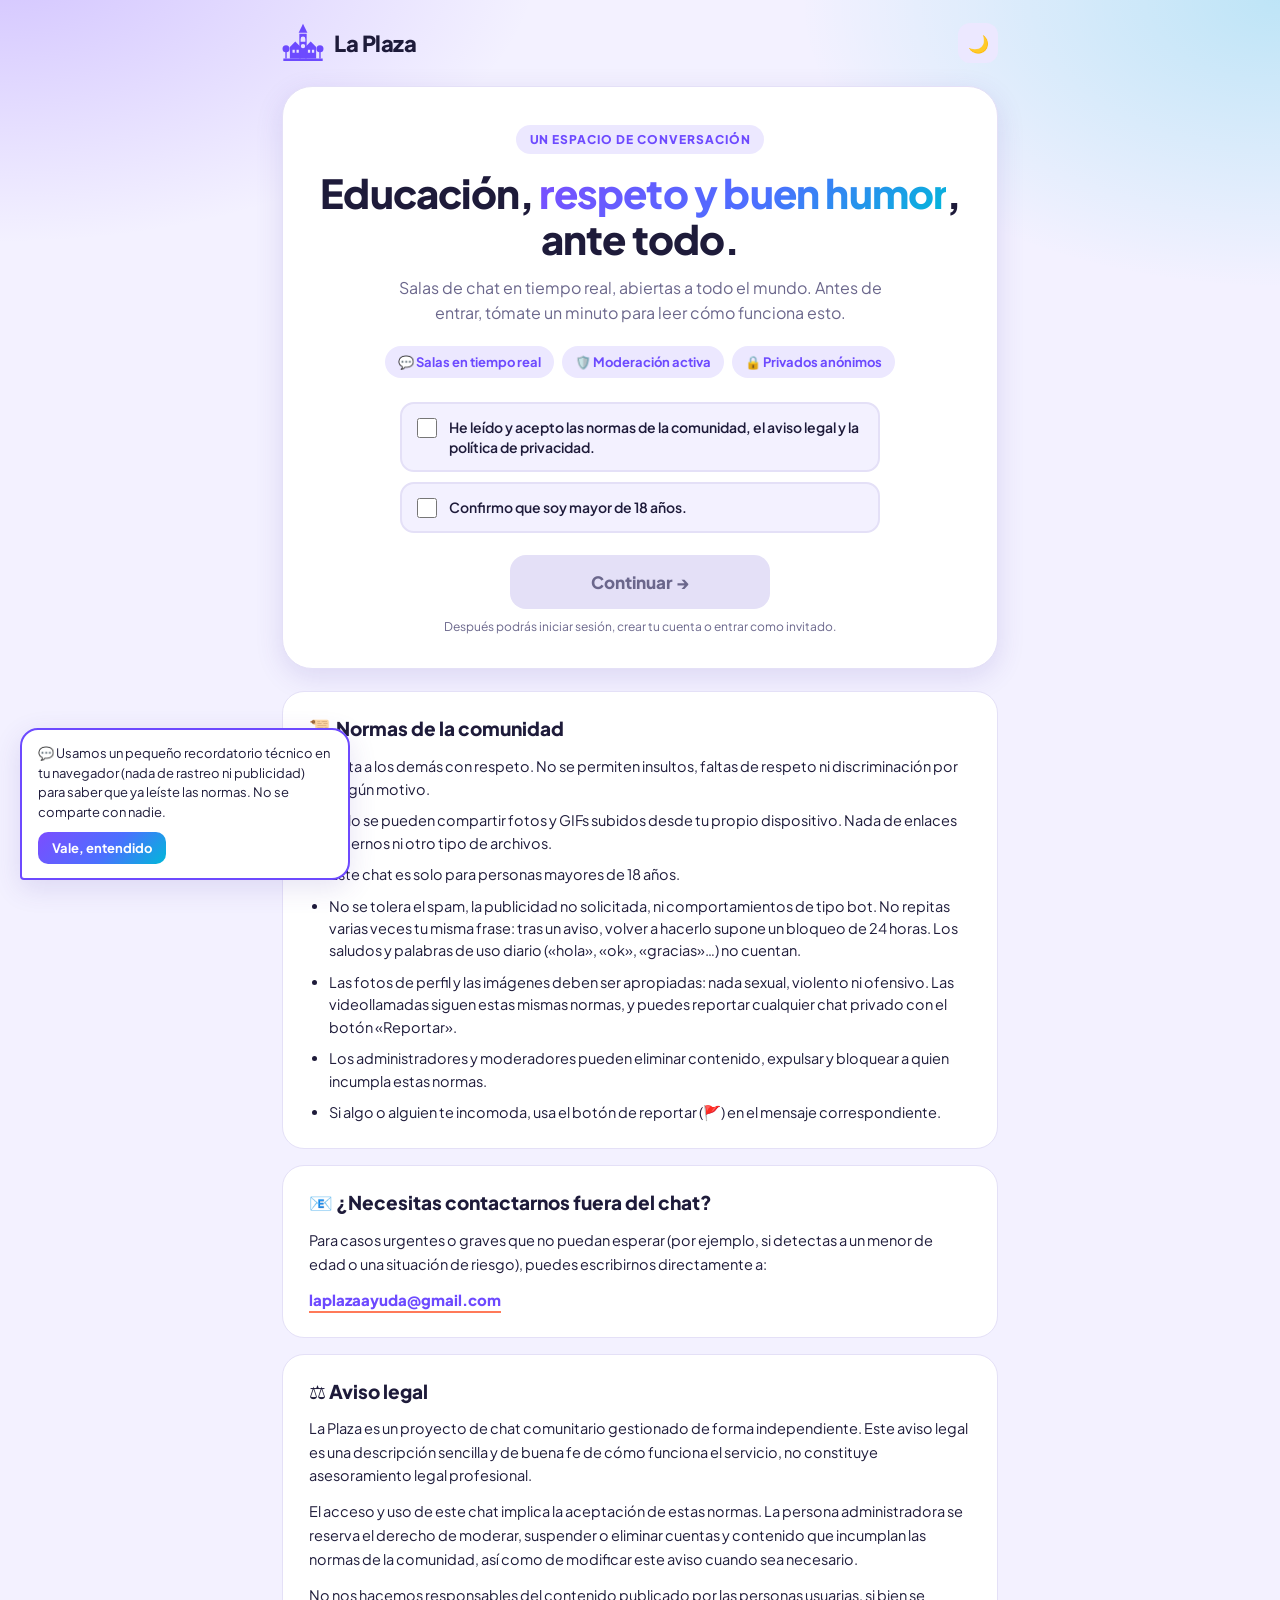
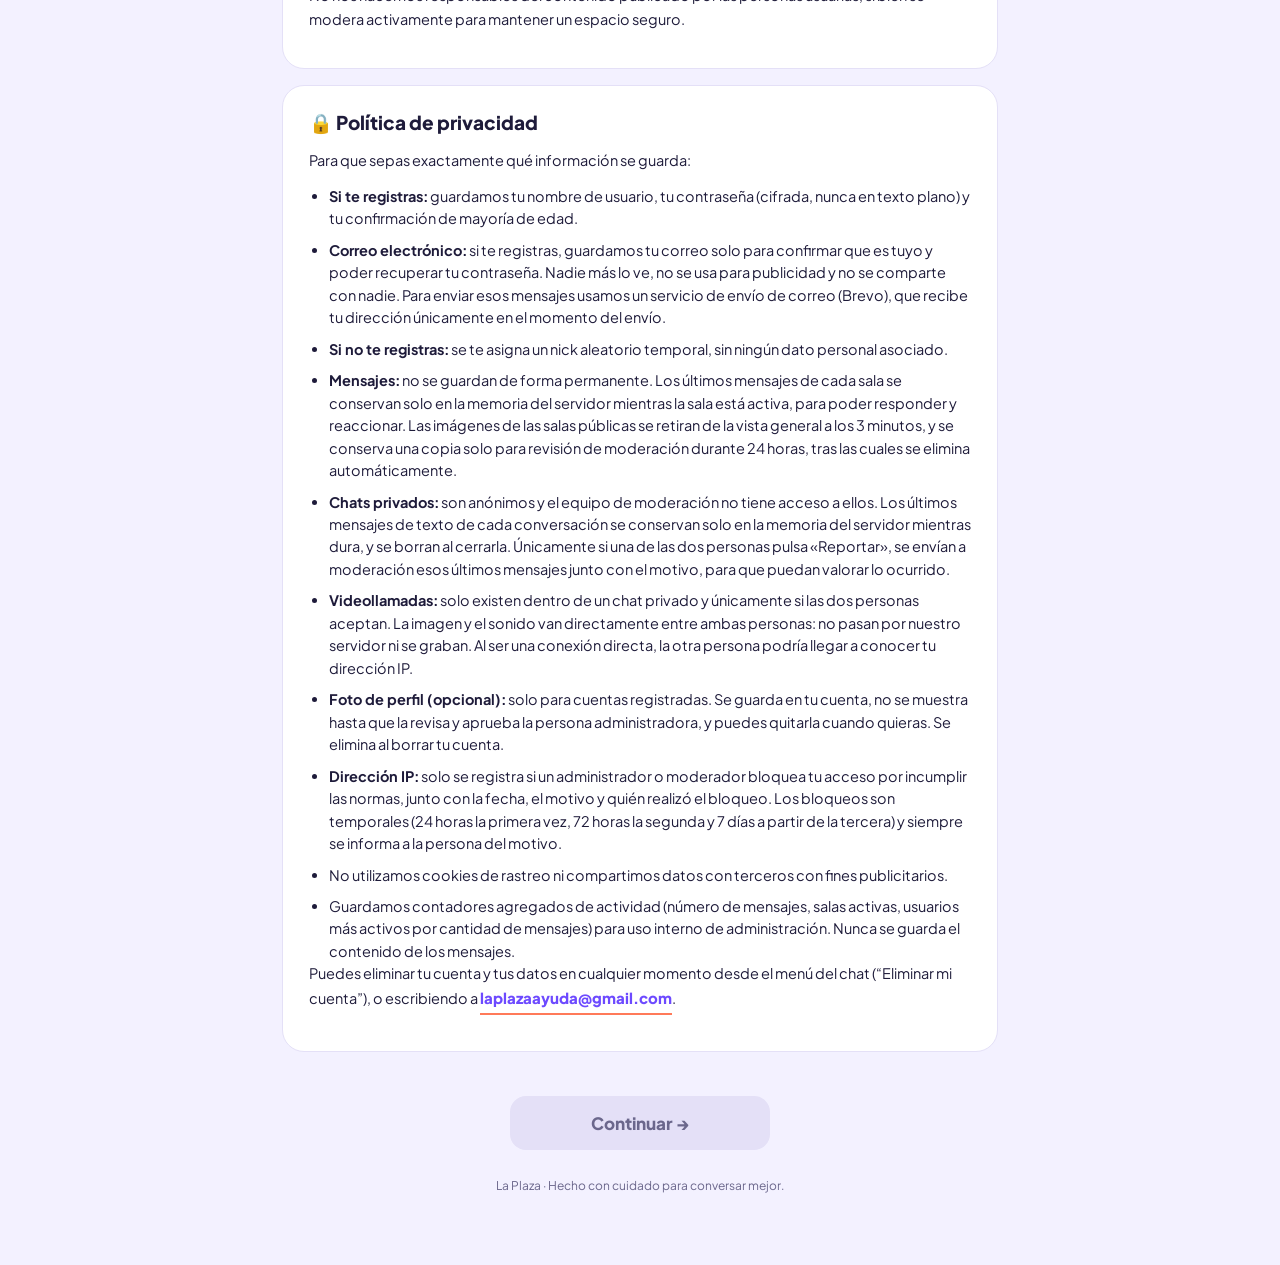
==== commit 3515c4c6: "Add files via upload" ====
--- a/public/index.html
+++ b/public/index.html
@@ -81,7 +81,7 @@
         <li>Trata a los demás con respeto. No se permiten insultos, faltas de respeto ni discriminación por ningún motivo.</li>
         <li>Solo se pueden compartir fotos y GIFs subidos desde tu propio dispositivo. Nada de enlaces externos ni otro tipo de archivos.</li>
         <li>Este chat es solo para personas mayores de 18 años.</li>
-        <li>No se tolera el spam, la publicidad no solicitada, ni comportamientos de tipo bot. No repitas el mismo mensaje: tras un aviso, repetirlo de nuevo supone un bloqueo de 24 horas.</li>
+        <li>No se tolera el spam, la publicidad no solicitada, ni comportamientos de tipo bot. No repitas varias veces tu misma frase: tras un aviso, volver a hacerlo supone un bloqueo de 24 horas. Los saludos y palabras de uso diario («hola», «ok», «gracias»…) no cuentan.</li>
         <li>Las fotos de perfil y las imágenes deben ser apropiadas: nada sexual, violento ni ofensivo. Las videollamadas siguen estas mismas normas, y puedes reportar cualquier chat privado con el botón «Reportar».</li>
         <li>Los administradores y moderadores pueden eliminar contenido, expulsar y bloquear a quien incumpla estas normas.</li>
         <li>Si algo o alguien te incomoda, usa el botón de reportar (🚩) en el mensaje correspondiente.</li>
--- a/public/style.css
+++ b/public/style.css
@@ -1116,3 +1116,7 @@
 }
 html[data-tema="oscuro"] .banner-conexion { background: #3a2f10; color: #ffe9a8; border-color: #6b5718; }
 select.dialogo-input { appearance: auto; cursor: pointer; }
+
+
+.aviso-limite-salas { margin: 10px 4px 0; padding: 10px 12px; border-radius: 12px; background: #fff3cd; color: #5a4300; font-size: 12px; font-weight: 700; line-height: 1.45; }
+html[data-tema="oscuro"] .aviso-limite-salas { background: #3a2f10; color: #ffe9a8; }
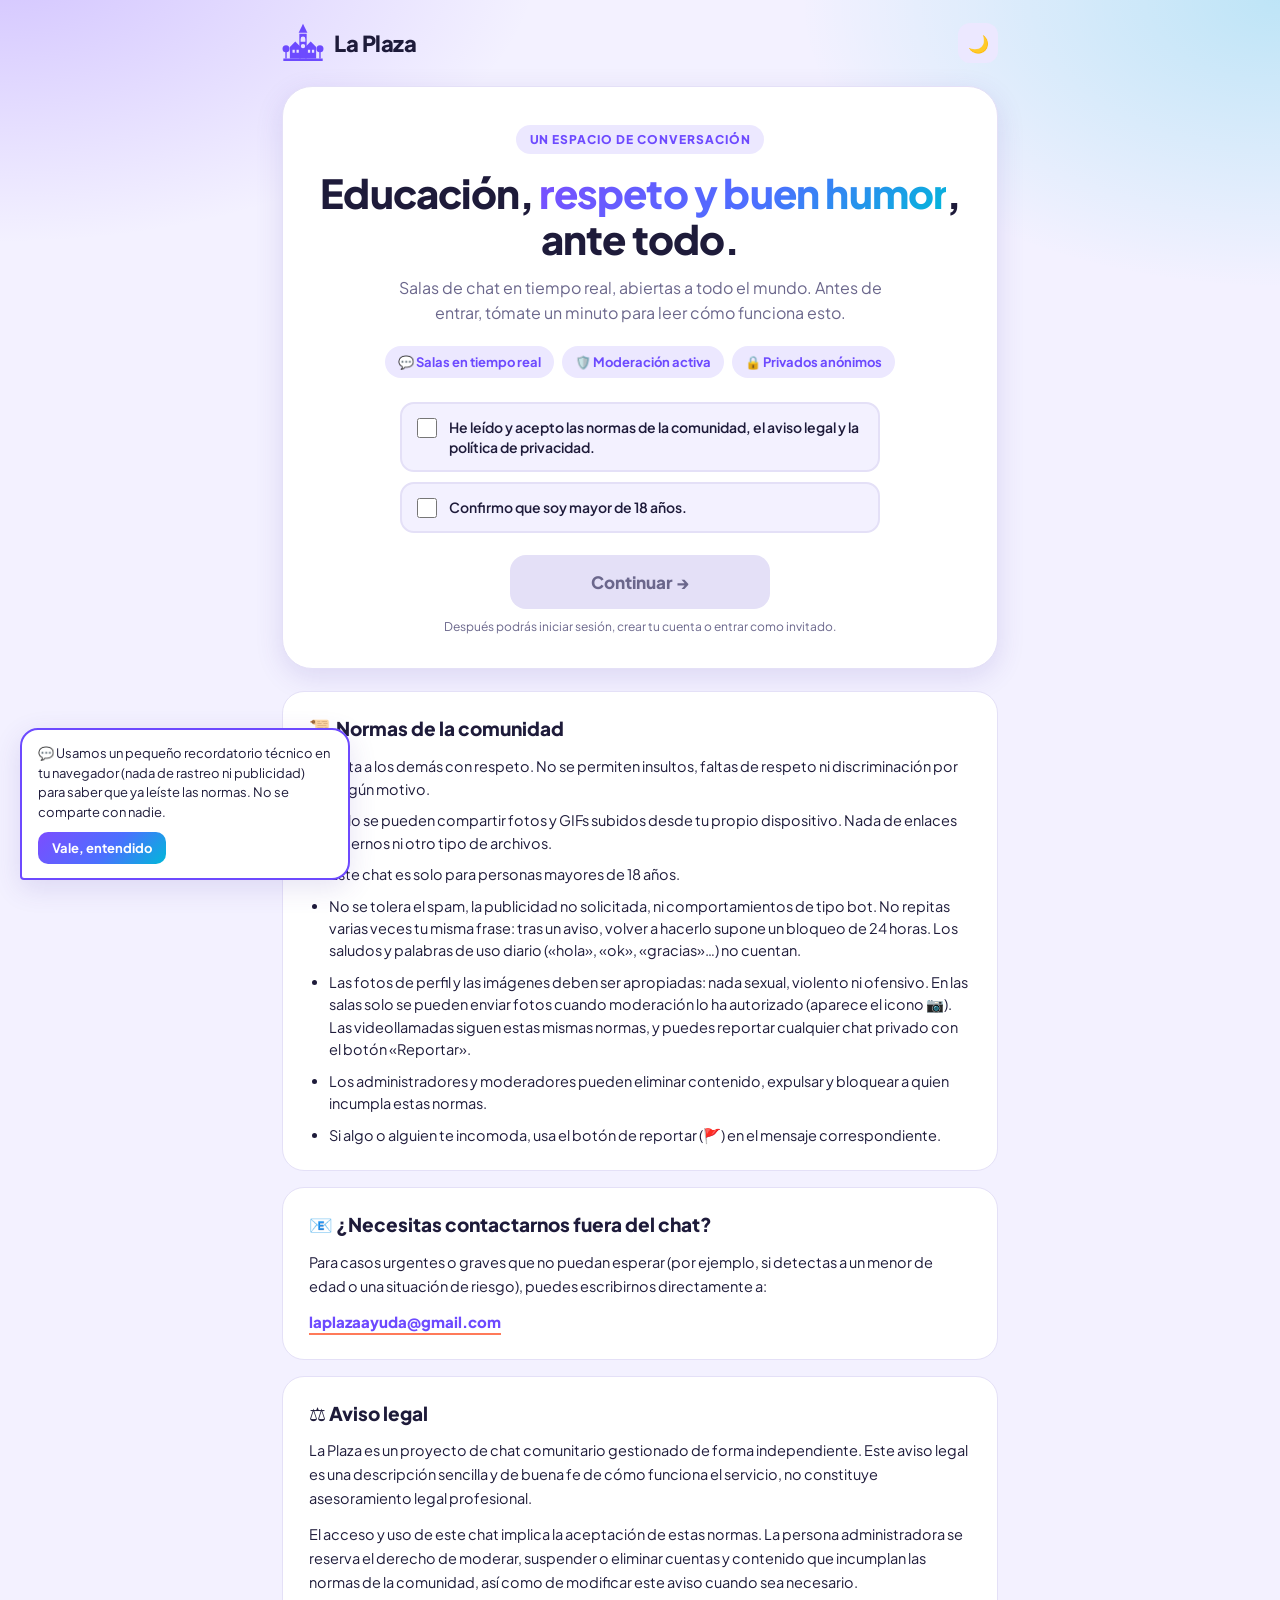
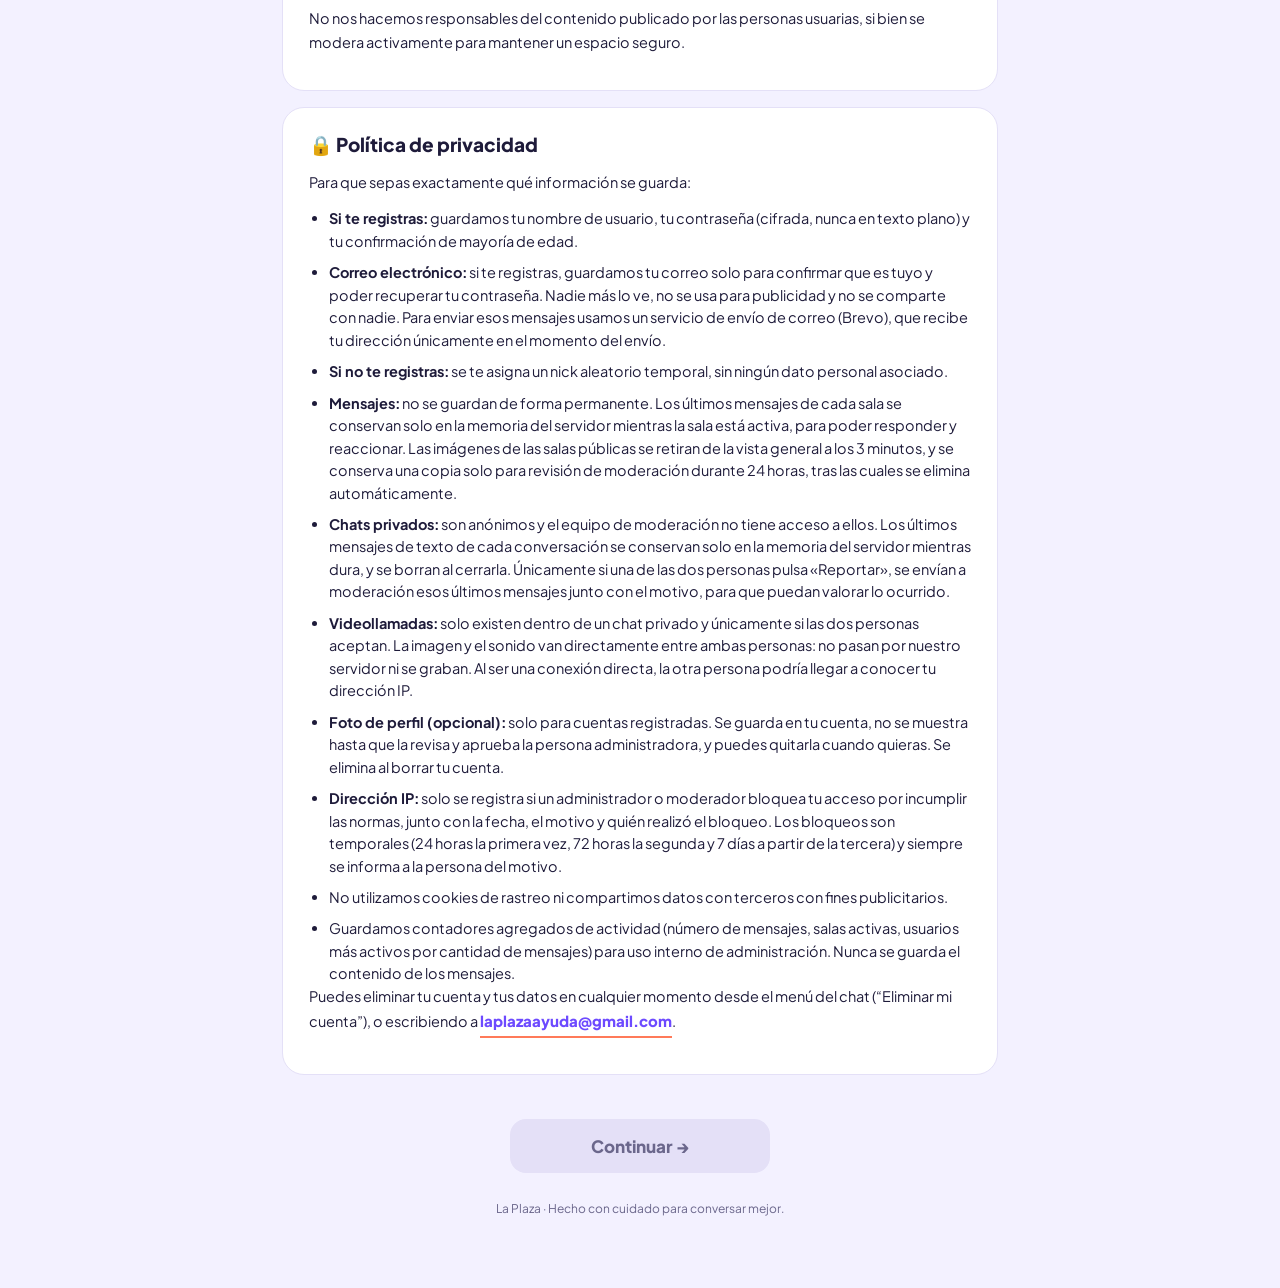
==== commit cb9ae2ad: "Add files via upload" ====
--- a/public/index.html
+++ b/public/index.html
@@ -82,7 +82,7 @@
         <li>Solo se pueden compartir fotos y GIFs subidos desde tu propio dispositivo. Nada de enlaces externos ni otro tipo de archivos.</li>
         <li>Este chat es solo para personas mayores de 18 años.</li>
         <li>No se tolera el spam, la publicidad no solicitada, ni comportamientos de tipo bot. No repitas varias veces tu misma frase: tras un aviso, volver a hacerlo supone un bloqueo de 24 horas. Los saludos y palabras de uso diario («hola», «ok», «gracias»…) no cuentan.</li>
-        <li>Las fotos de perfil y las imágenes deben ser apropiadas: nada sexual, violento ni ofensivo. Las videollamadas siguen estas mismas normas, y puedes reportar cualquier chat privado con el botón «Reportar».</li>
+        <li>Las fotos de perfil y las imágenes deben ser apropiadas: nada sexual, violento ni ofensivo. En las salas solo se pueden enviar fotos cuando moderación lo ha autorizado (aparece el icono 📷). Las videollamadas siguen estas mismas normas, y puedes reportar cualquier chat privado con el botón «Reportar».</li>
         <li>Los administradores y moderadores pueden eliminar contenido, expulsar y bloquear a quien incumpla estas normas.</li>
         <li>Si algo o alguien te incomoda, usa el botón de reportar (🚩) en el mensaje correspondiente.</li>
       </ul>
--- a/public/style.css
+++ b/public/style.css
@@ -1120,3 +1120,11 @@
 
 .aviso-limite-salas { margin: 10px 4px 0; padding: 10px 12px; border-radius: 12px; background: #fff3cd; color: #5a4300; font-size: 12px; font-weight: 700; line-height: 1.45; }
 html[data-tema="oscuro"] .aviso-limite-salas { background: #3a2f10; color: #ffe9a8; }
+
+/* El nombre de la sala puede ocupar dos líneas (con los botones del staff quedaba cortado) */
+.item-sala > span { white-space: normal; overflow: hidden; text-overflow: clip; overflow-wrap: anywhere; line-height: 1.25; display: -webkit-box; -webkit-line-clamp: 2; -webkit-box-orient: vertical; }
+.marca-fija { font-size: 0.8em; }
+
+.item-sala .btn-fotos-sala { background: transparent; color: var(--tinta-suave); padding: 6px; opacity: 0.45; }
+.item-sala .btn-fotos-sala.activa { opacity: 1; }
+.item-sala .btn-fotos-sala:hover { opacity: 1; }
